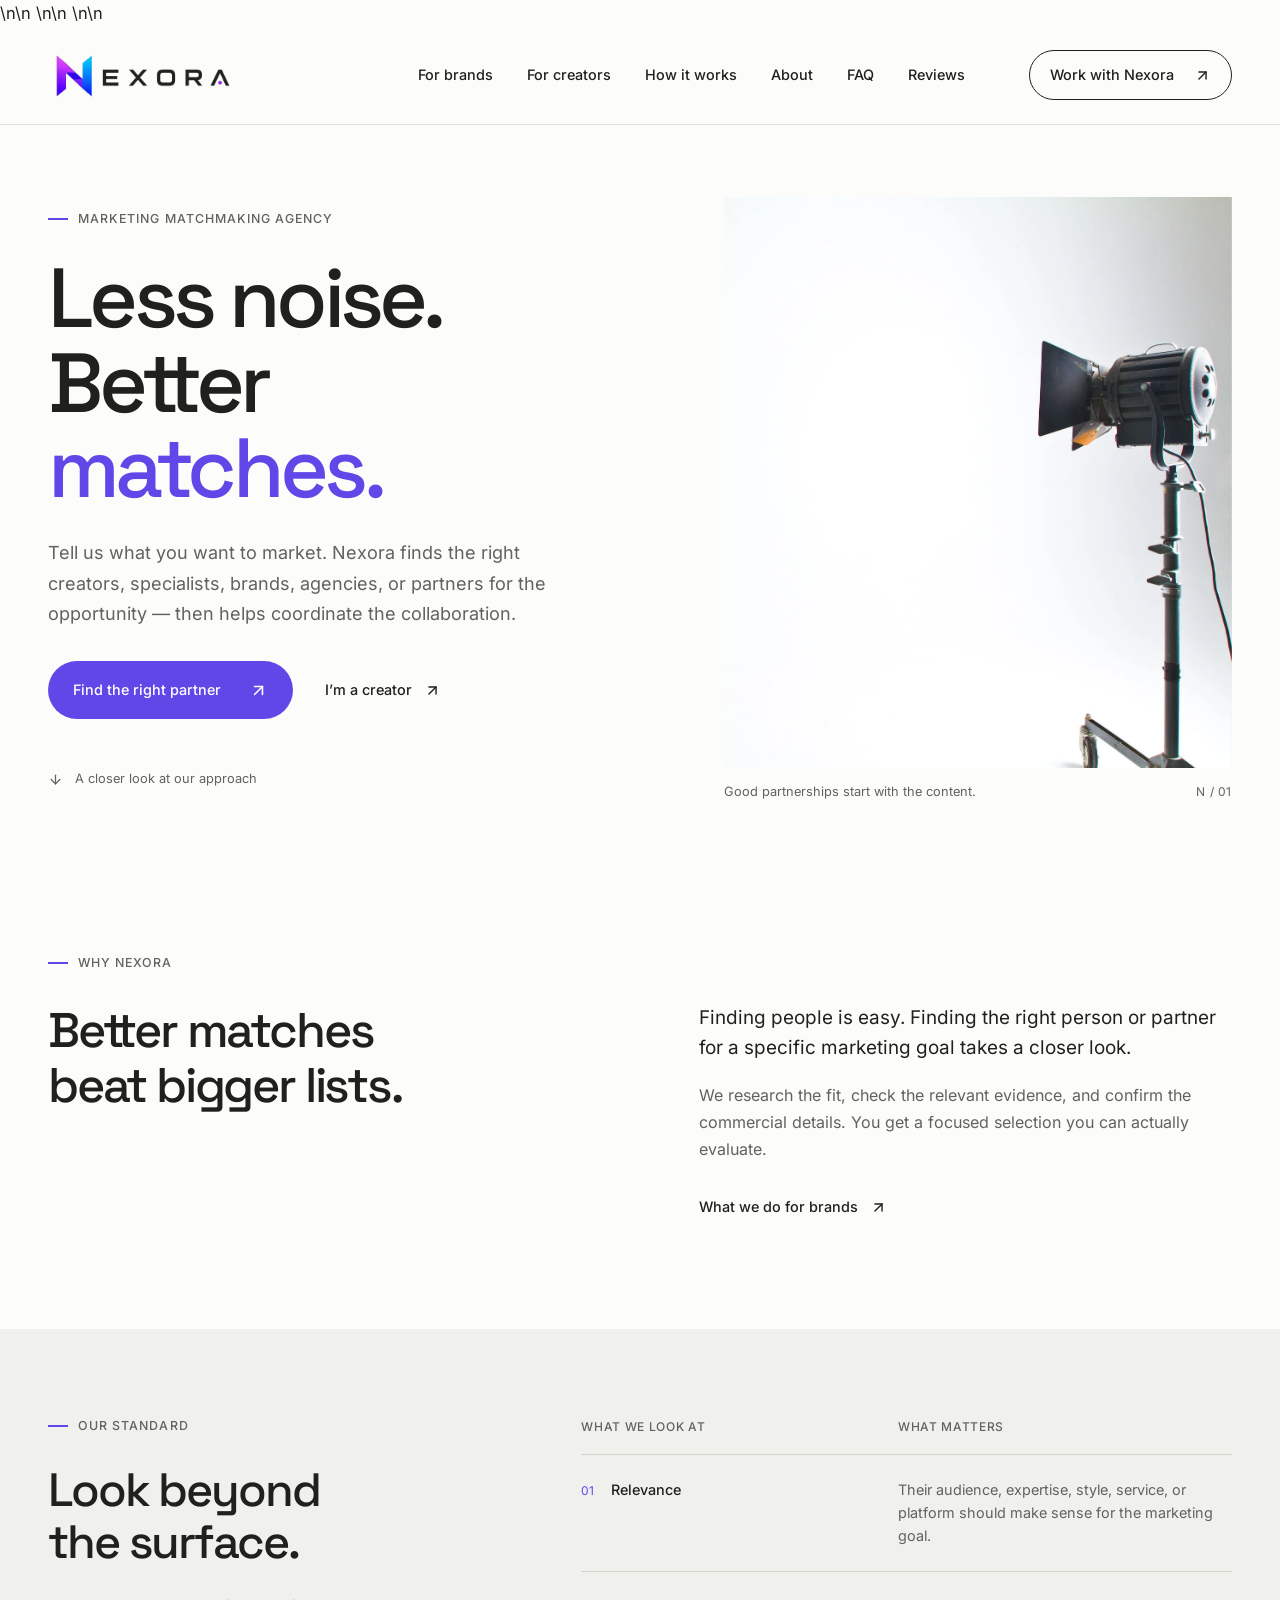
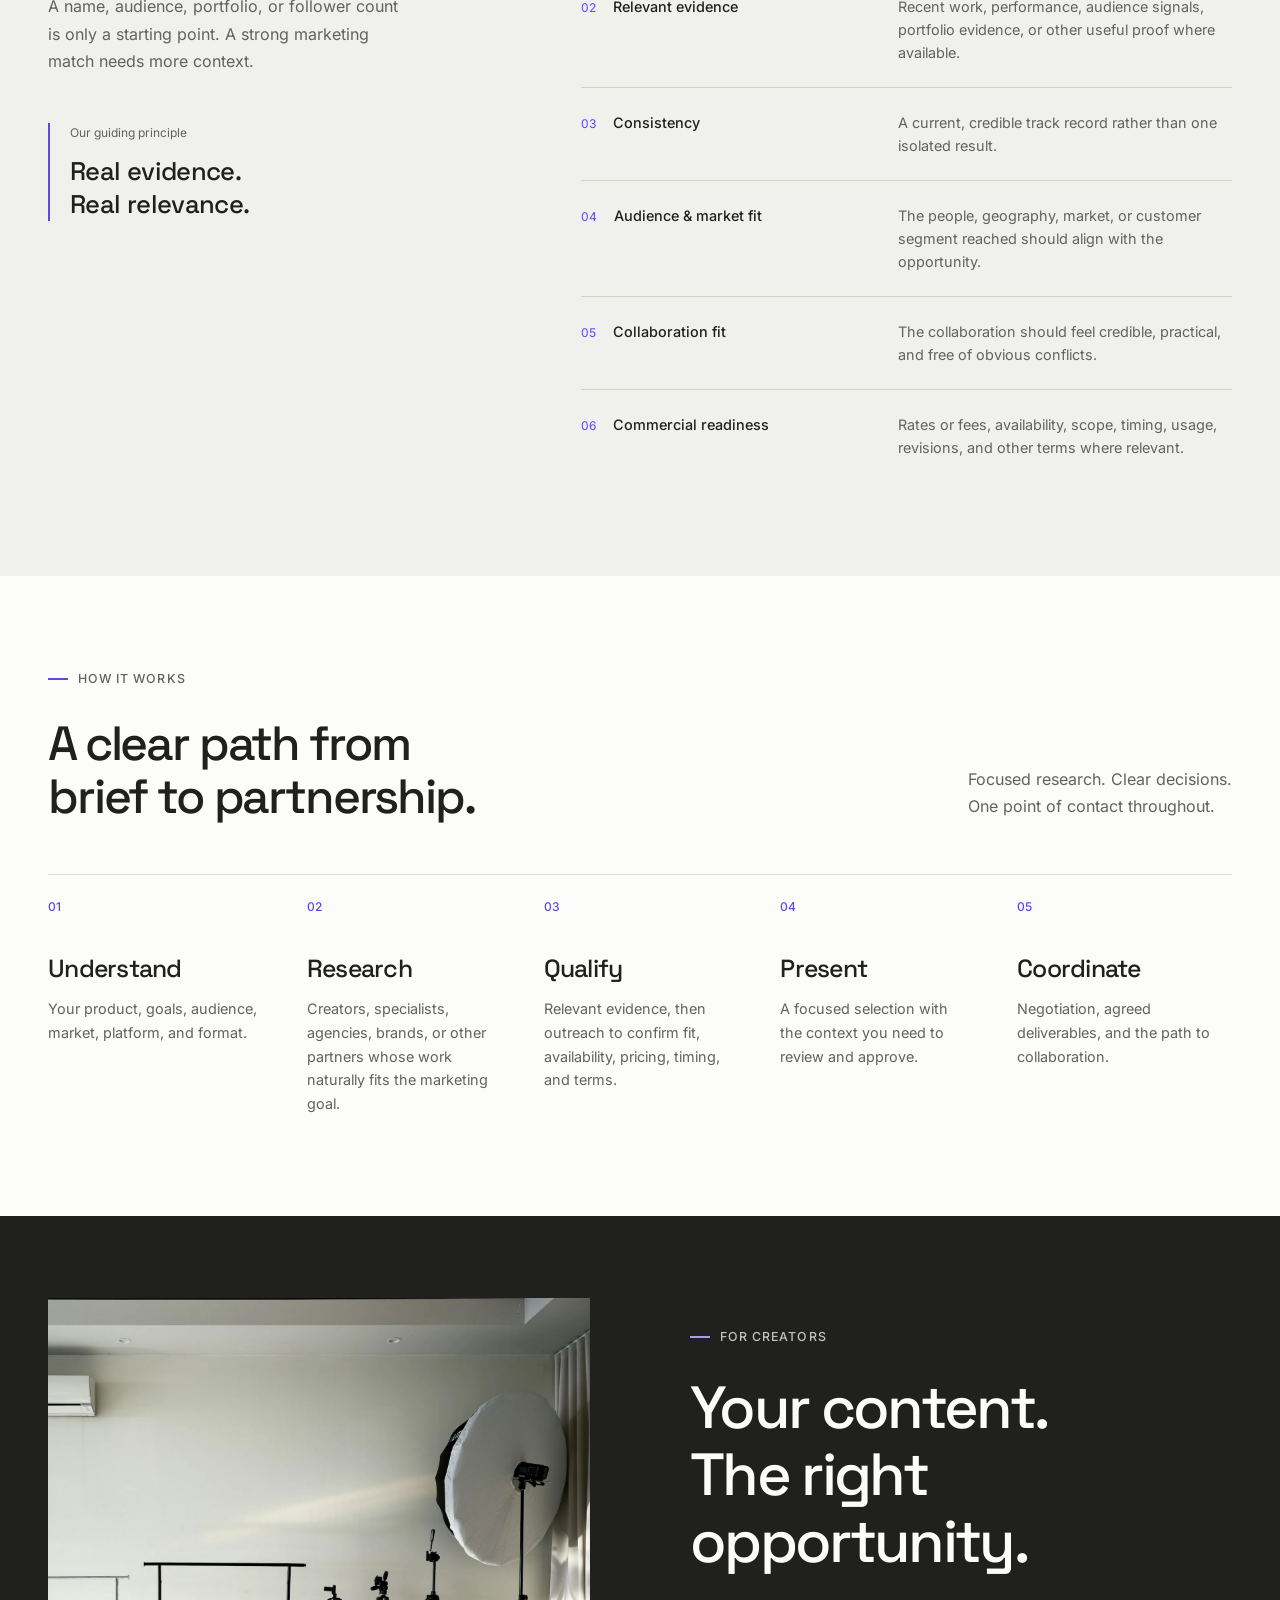
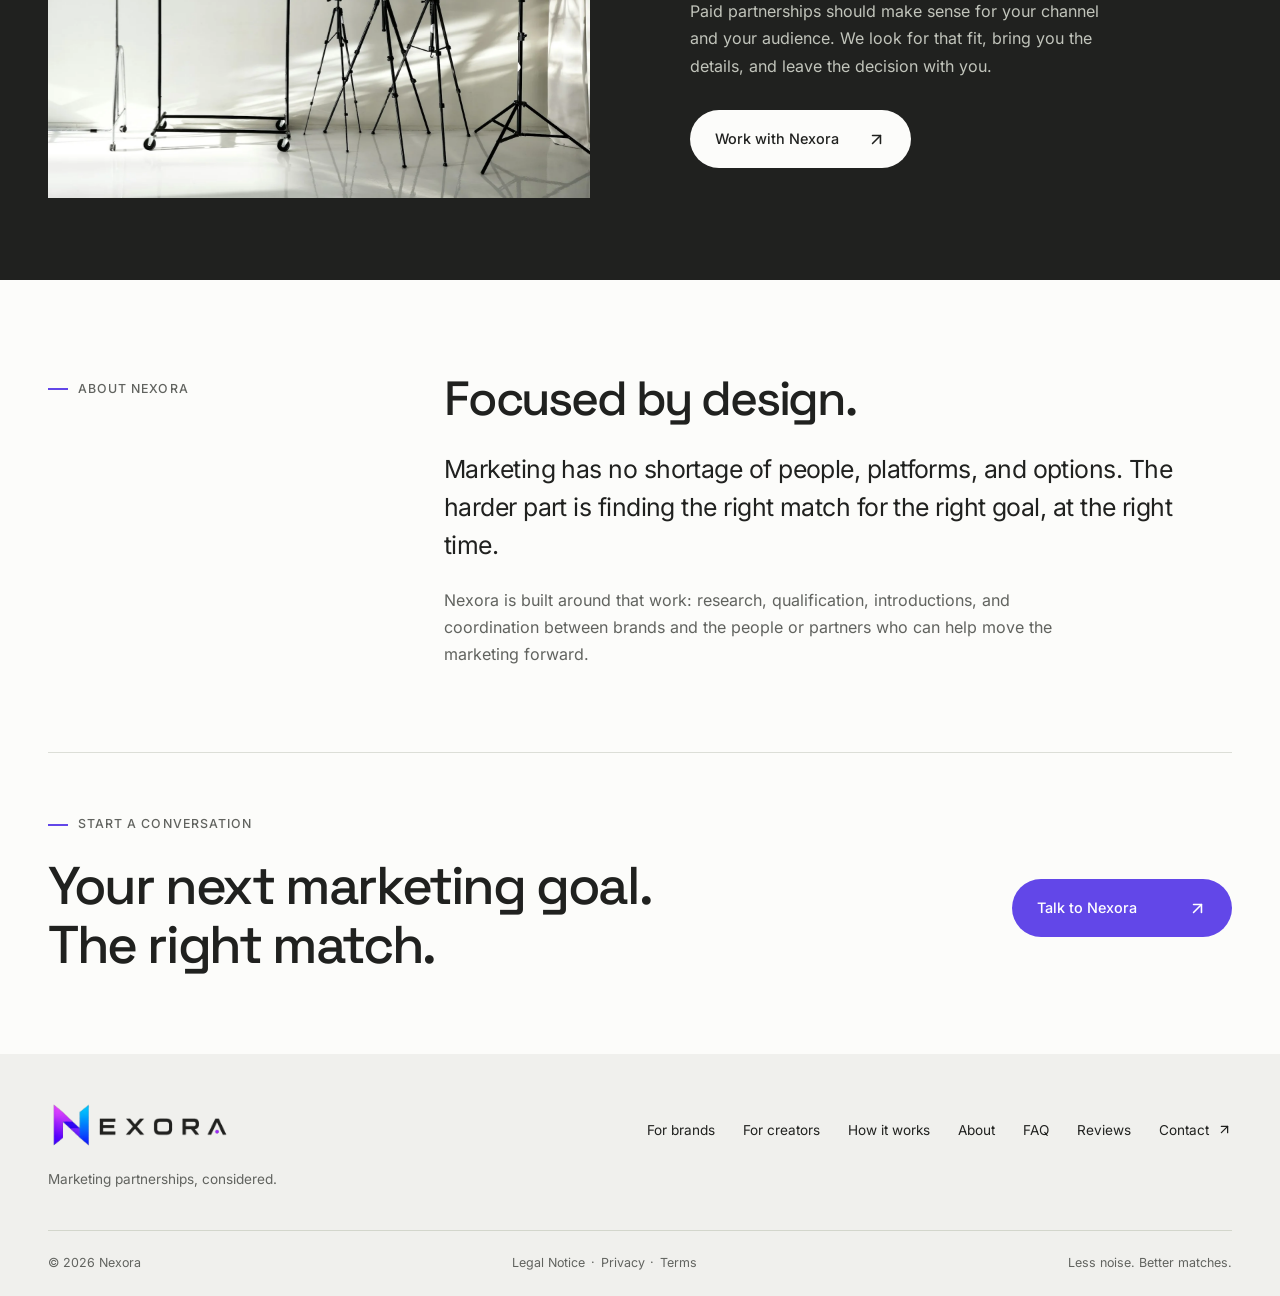
==== index.html @ 9315f0dd "Clean site shell and add sharing metadata" ====
<!doctype html>
<html lang="en">
<head>
<meta charset="utf-8">
<meta name="viewport" content="width=device-width, initial-scale=1">
<meta name="theme-color" content="#fcfcfa">
<meta name="color-scheme" content="light">
<title>Nexora — Marketing Partnerships</title>
<meta name="description" content="Nexora helps brands find and coordinate the right creators, specialists, and marketing partners through focused research, clear commercial details, and hands-on campaign support.">
<link rel="canonical" href="https://nexora-website-gamma.vercel.app/">
<meta property="og:type" content="website">
<meta property="og:site_name" content="Nexora">
<meta property="og:url" content="https://nexora-website-gamma.vercel.app/">
<meta property="og:title" content="Nexora — Marketing Partnerships">
<meta property="og:description" content="Nexora helps brands find and coordinate the right creators, specialists, and marketing partners through focused research, clear commercial details, and hands-on campaign support.">\n<meta property="og:image" content="https://nexora-website-gamma.vercel.app/social-card.svg">\n<meta property="og:image:alt" content="Nexora — Less noise. Better matches.">
<meta name="twitter:card" content="summary_large_image">
<meta name="twitter:title" content="Nexora — Marketing Partnerships">
<meta name="twitter:description" content="Nexora helps brands find and coordinate the right creators, specialists, and marketing partners through focused research, clear commercial details, and hands-on campaign support.">\n<meta name="twitter:image" content="https://nexora-website-gamma.vercel.app/social-card.svg">\n<meta name="twitter:image:alt" content="Nexora — Less noise. Better matches.">
<script type="application/ld+json">
{
  "@context": "https://schema.org",
  "@graph": [
    {
      "@type": "Organization",
      "@id": "https://nexora-website-gamma.vercel.app/#organization",
      "name": "Nexora",
      "url": "https://nexora-website-gamma.vercel.app/",
      "description": "Nexora helps brands find and coordinate the right creators, specialists, and marketing partners.",
      "foundingDate": "2026"
    },
    {
      "@type": "WebSite",
      "@id": "https://nexora-website-gamma.vercel.app/#website",
      "url": "https://nexora-website-gamma.vercel.app/",
      "name": "Nexora",
      "publisher": {
        "@id": "https://nexora-website-gamma.vercel.app/#organization"
      }
    }
  ]
}
</script>
<link rel="icon" href="/icon.svg" type="image/svg+xml">\n<link rel="apple-touch-icon" href="/icon.svg">\n<link rel="manifest" href="/site.webmanifest">
<link rel="stylesheet" href="/assets/site.css">



<script src="/assets/analytics-init.js"></script>
<script defer src="/_vercel/insights/script.js"></script>






</head>
<body>
<noscript><link rel="stylesheet" href="/assets/noscript.css"><p>Please enable JavaScript to use the enquiry forms. You can still read all pages below.</p></noscript>
<a class="skip-link" href="#main-content">Skip to content</a><header class="site-header"><div class="container header-inner">
    <a href="#home" class="wordmark" aria-label="Nexora home"><img src="[data-uri]" alt="Nexora"></a>
    <nav class="desktop-nav" aria-label="Main navigation"><a href="#for-brands">For brands</a>
<a href="#for-creators">For creators</a>
<a href="#how-it-works">How it works</a>
<a href="#about">About</a>
<a href="#faq">FAQ</a>
<a href="#review-us">Reviews</a></nav>
    <a class="header-cta" href="#contact">Work with Nexora <svg xmlns="http://www.w3.org/2000/svg" width="24" height="24" viewBox="0 0 24 24" fill="none" stroke="currentColor" stroke-width="2" stroke-linecap="round" stroke-linejoin="round" class="lucide lucide-arrow-up-right" aria-hidden="true"><path d="M7 7h10v10"></path><path d="M7 17 17 7"></path></svg></a>
    <button type="button" class="menu-trigger" aria-label="Open navigation" aria-haspopup="dialog" aria-controls="mobile-navigation" aria-expanded="false"><svg xmlns="http://www.w3.org/2000/svg" width="24" height="24" viewBox="0 0 24 24" fill="none" stroke="currentColor" stroke-width="2" stroke-linecap="round" stroke-linejoin="round" class="lucide lucide-menu" aria-hidden="true"><path d="M4 5h16"></path><path d="M4 12h16"></path><path d="M4 19h16"></path></svg></button>
  </div></header>
  <dialog id="mobile-navigation" class="mobile-menu" aria-labelledby="mobile-menu-title" aria-describedby="mobile-menu-description">
    <div class="mobile-menu-header"><h2 class="wordmark" id="mobile-menu-title"><img src="[data-uri]" alt="Nexora"></h2><button type="button" class="menu-close" aria-label="Close navigation"><svg xmlns="http://www.w3.org/2000/svg" width="24" height="24" viewBox="0 0 24 24" fill="none" stroke="currentColor" stroke-width="2" stroke-linecap="round" stroke-linejoin="round" class="lucide lucide-x" aria-hidden="true"><path d="M18 6 6 18"></path><path d="m6 6 12 12"></path></svg></button></div>
    <p class="small-label" id="mobile-menu-description">Marketing partnerships, considered.</p>
    <nav aria-label="Mobile navigation"><a href="#home">Home</a><a href="#for-brands">For brands</a>
<a href="#for-creators">For creators</a>
<a href="#how-it-works">How it works</a>
<a href="#about">About</a><a href="#faq">FAQ</a><a href="#review-us">Reviews</a><a href="#contact">Contact <svg xmlns="http://www.w3.org/2000/svg" width="24" height="24" viewBox="0 0 24 24" fill="none" stroke="currentColor" stroke-width="2" stroke-linecap="round" stroke-linejoin="round" class="lucide lucide-arrow-up-right" aria-hidden="true"><path d="M7 7h10v10"></path><path d="M7 17 17 7"></path></svg></a></nav>
    <p class="mobile-menu-note">Less noise.<br>Better matches.</p>
  </dialog><main id="main-content" tabindex="-1"><div id="home" data-page="home"><section class="home-hero container" aria-labelledby="home-title"><div class="hero-copy"><p class="eyebrow"><span aria-hidden="true"></span>Marketing matchmaking agency</p><h1 id="home-title">Less noise.<br/>Better<br/><span class="accent-text">matches.</span></h1><p class="hero-description">Tell us what you want to market. Nexora finds the right creators, specialists, brands, agencies, or partners for the opportunity — then helps coordinate the collaboration.</p><div class="actions"><a class="action-link action-primary" href="#for-brands">Find the right partner<svg xmlns="http://www.w3.org/2000/svg" width="24" height="24" viewBox="0 0 24 24" fill="none" stroke="currentColor" stroke-width="2" stroke-linecap="round" stroke-linejoin="round" class="lucide lucide-arrow-up-right" aria-hidden="true"><path d="M7 7h10v10"></path><path d="M7 17 17 7"></path></svg></a><a class="text-link" href="#for-creators">I’m a creator <svg xmlns="http://www.w3.org/2000/svg" width="24" height="24" viewBox="0 0 24 24" fill="none" stroke="currentColor" stroke-width="2" stroke-linecap="round" stroke-linejoin="round" class="lucide lucide-arrow-up-right" aria-hidden="true"><path d="M7 7h10v10"></path><path d="M7 17 17 7"></path></svg></a></div><a class="hero-scroll" href="#our-approach"><svg xmlns="http://www.w3.org/2000/svg" width="24" height="24" viewBox="0 0 24 24" fill="none" stroke="currentColor" stroke-width="2" stroke-linecap="round" stroke-linejoin="round" class="lucide lucide-arrow-down" aria-hidden="true"><path d="M12 5v14"></path><path d="m19 12-7 7-7-7"></path></svg> A closer look at our approach</a></div><div class="hero-visual"><div class="studio-photo hero-photo"><img src="[data-uri]" alt="Studio lights set up for a content production" width="1200" height="1500" loading="eager" fetchPriority="high" decoding="async"/></div><div class="photo-caption"><span>Good partnerships start with the content.</span><span class="caption-index">N / 01</span></div></div></section><section class="intro-section section-space container" id="our-approach"><p class="eyebrow"><span aria-hidden="true"></span>Why Nexora</p><div class="intro-main"><h2>Better matches<br/>beat bigger lists.</h2><div class="intro-copy"><p>Finding people is easy. Finding the right person or partner for a specific marketing goal takes a closer look.</p><p>We research the fit, check the relevant evidence, and confirm the commercial details. You get a focused selection you can actually evaluate.</p><a class="text-link" href="#for-brands">What we do for brands <svg xmlns="http://www.w3.org/2000/svg" width="24" height="24" viewBox="0 0 24 24" fill="none" stroke="currentColor" stroke-width="2" stroke-linecap="round" stroke-linejoin="round" class="lucide lucide-arrow-up-right" aria-hidden="true"><path d="M7 7h10v10"></path><path d="M7 17 17 7"></path></svg></a></div></div></section><section class="qualification-section" aria-labelledby="qualification-title"><div class="container qualification-layout"><div class="qualification-intro"><p class="eyebrow"><span aria-hidden="true"></span>Our standard</p><h2 id="qualification-title">Look beyond<br/>the surface.</h2><p>A name, audience, portfolio, or follower count is only a starting point. A strong marketing match needs more context.</p><div class="principle-note"><span>Our guiding principle</span><strong>Real evidence.<br/>Real relevance.</strong></div></div><div data-slot="table-container" class="relative w-full overflow-x-auto"><table data-slot="table" class="w-full caption-bottom text-sm qualification-table"><caption class="sr-only">How Nexora evaluates a person or partner for a marketing opportunity</caption><thead data-slot="table-header" class="[&amp;_tr]:border-b"><tr data-slot="table-row" class="border-b transition-colors hover:bg-muted/50 has-aria-expanded:bg-muted/50 data-[state=selected]:bg-muted"><th data-slot="table-head" class="h-10 px-2 text-left align-middle font-medium whitespace-nowrap text-foreground [&amp;:has([role=checkbox])]:pr-0 [&amp;&gt;[role=checkbox]]:translate-y-[2px]">What we look at</th><th data-slot="table-head" class="h-10 px-2 text-left align-middle font-medium whitespace-nowrap text-foreground [&amp;:has([role=checkbox])]:pr-0 [&amp;&gt;[role=checkbox]]:translate-y-[2px]">What matters</th></tr></thead><tbody data-slot="table-body" class="[&amp;_tr:last-child]:border-0"><tr data-slot="table-row" class="border-b transition-colors hover:bg-muted/50 has-aria-expanded:bg-muted/50 data-[state=selected]:bg-muted"><td data-slot="table-cell" class="p-2 align-middle whitespace-nowrap [&amp;:has([role=checkbox])]:pr-0 [&amp;&gt;[role=checkbox]]:translate-y-[2px]"><span class="row-number">01</span><strong>Relevance</strong></td><td data-slot="table-cell" class="p-2 align-middle whitespace-nowrap [&amp;:has([role=checkbox])]:pr-0 [&amp;&gt;[role=checkbox]]:translate-y-[2px]">Their audience, expertise, style, service, or platform should make sense for the marketing goal.</td></tr><tr data-slot="table-row" class="border-b transition-colors hover:bg-muted/50 has-aria-expanded:bg-muted/50 data-[state=selected]:bg-muted"><td data-slot="table-cell" class="p-2 align-middle whitespace-nowrap [&amp;:has([role=checkbox])]:pr-0 [&amp;&gt;[role=checkbox]]:translate-y-[2px]"><span class="row-number">02</span><strong>Relevant evidence</strong></td><td data-slot="table-cell" class="p-2 align-middle whitespace-nowrap [&amp;:has([role=checkbox])]:pr-0 [&amp;&gt;[role=checkbox]]:translate-y-[2px]">Recent work, performance, audience signals, portfolio evidence, or other useful proof where available.</td></tr><tr data-slot="table-row" class="border-b transition-colors hover:bg-muted/50 has-aria-expanded:bg-muted/50 data-[state=selected]:bg-muted"><td data-slot="table-cell" class="p-2 align-middle whitespace-nowrap [&amp;:has([role=checkbox])]:pr-0 [&amp;&gt;[role=checkbox]]:translate-y-[2px]"><span class="row-number">03</span><strong>Consistency</strong></td><td data-slot="table-cell" class="p-2 align-middle whitespace-nowrap [&amp;:has([role=checkbox])]:pr-0 [&amp;&gt;[role=checkbox]]:translate-y-[2px]">A current, credible track record rather than one isolated result.</td></tr><tr data-slot="table-row" class="border-b transition-colors hover:bg-muted/50 has-aria-expanded:bg-muted/50 data-[state=selected]:bg-muted"><td data-slot="table-cell" class="p-2 align-middle whitespace-nowrap [&amp;:has([role=checkbox])]:pr-0 [&amp;&gt;[role=checkbox]]:translate-y-[2px]"><span class="row-number">04</span><strong>Audience &amp; market fit</strong></td><td data-slot="table-cell" class="p-2 align-middle whitespace-nowrap [&amp;:has([role=checkbox])]:pr-0 [&amp;&gt;[role=checkbox]]:translate-y-[2px]">The people, geography, market, or customer segment reached should align with the opportunity.</td></tr><tr data-slot="table-row" class="border-b transition-colors hover:bg-muted/50 has-aria-expanded:bg-muted/50 data-[state=selected]:bg-muted"><td data-slot="table-cell" class="p-2 align-middle whitespace-nowrap [&amp;:has([role=checkbox])]:pr-0 [&amp;&gt;[role=checkbox]]:translate-y-[2px]"><span class="row-number">05</span><strong>Collaboration fit</strong></td><td data-slot="table-cell" class="p-2 align-middle whitespace-nowrap [&amp;:has([role=checkbox])]:pr-0 [&amp;&gt;[role=checkbox]]:translate-y-[2px]">The collaboration should feel credible, practical, and free of obvious conflicts.</td></tr><tr data-slot="table-row" class="border-b transition-colors hover:bg-muted/50 has-aria-expanded:bg-muted/50 data-[state=selected]:bg-muted"><td data-slot="table-cell" class="p-2 align-middle whitespace-nowrap [&amp;:has([role=checkbox])]:pr-0 [&amp;&gt;[role=checkbox]]:translate-y-[2px]"><span class="row-number">06</span><strong>Commercial readiness</strong></td><td data-slot="table-cell" class="p-2 align-middle whitespace-nowrap [&amp;:has([role=checkbox])]:pr-0 [&amp;&gt;[role=checkbox]]:translate-y-[2px]">Rates or fees, availability, scope, timing, usage, revisions, and other terms where relevant.</td></tr></tbody></table></div></div></section><section class="section-space container" id="how-it-works"><div class="section-heading"><div><p class="eyebrow"><span aria-hidden="true"></span>How it works</p><h2>A clear path from<br/>brief to partnership.</h2></div><p>Focused research. Clear decisions.<br/>One point of contact throughout.</p></div><ol class="process-list"><li><span class="step-number">01</span><div><h3>Understand</h3><p>Your product, goals, audience, market, platform, and format.</p></div></li><li><span class="step-number">02</span><div><h3>Research</h3><p>Creators, specialists, agencies, brands, or other partners whose work naturally fits the marketing goal.</p></div></li><li><span class="step-number">03</span><div><h3>Qualify</h3><p>Relevant evidence, then outreach to confirm fit, availability, pricing, timing, and terms.</p></div></li><li><span class="step-number">04</span><div><h3>Present</h3><p>A focused selection with the context you need to review and approve.</p></div></li><li><span class="step-number">05</span><div><h3>Coordinate</h3><p>Negotiation, agreed deliverables, and the path to collaboration.</p></div></li></ol></section><section class="creator-feature"><div class="container creator-feature-layout"><div class="studio-photo creator-feature-photo"><img src="[data-uri]" alt="Camera and lighting equipment in a daylight creator studio" width="1200" height="1500" loading="lazy" fetchPriority="auto" decoding="async"/></div><div class="creator-feature-copy"><p class="eyebrow"><span aria-hidden="true"></span>For creators</p><h2>Your content.<br/>The right<br/>opportunity.</h2><p>Paid partnerships should make sense for your channel and your audience. We look for that fit, bring you the details, and leave the decision with you.</p><a class="action-link action-light" href="#for-creators">Work with Nexora<svg xmlns="http://www.w3.org/2000/svg" width="24" height="24" viewBox="0 0 24 24" fill="none" stroke="currentColor" stroke-width="2" stroke-linecap="round" stroke-linejoin="round" class="lucide lucide-arrow-up-right" aria-hidden="true"><path d="M7 7h10v10"></path><path d="M7 17 17 7"></path></svg></a></div></div></section><section class="about-section section-space container" id="about"><p class="eyebrow"><span aria-hidden="true"></span>About Nexora</p><div><h2>Focused by design.</h2><p class="about-lead">Marketing has no shortage of people, platforms, and options. The harder part is finding the right match for the right goal, at the right time.</p><p>Nexora is built around that work: research, qualification, introductions, and coordination between brands and the people or partners who can help move the marketing forward.</p></div></section><section class="final-callout container"><div><p class="eyebrow"><span aria-hidden="true"></span>Start a conversation</p><h2>Your next marketing goal.<br/>The right match.</h2></div><a class="action-link action-primary" href="#contact/brand">Talk to Nexora<svg xmlns="http://www.w3.org/2000/svg" width="24" height="24" viewBox="0 0 24 24" fill="none" stroke="currentColor" stroke-width="2" stroke-linecap="round" stroke-linejoin="round" class="lucide lucide-arrow-up-right" aria-hidden="true"><path d="M7 7h10v10"></path><path d="M7 17 17 7"></path></svg></a></section></div>
<div id="for-brands" data-page="for-brands" hidden><section class="page-hero container brands-hero"><p class="eyebrow"><span aria-hidden="true"></span>For brands &amp; marketing teams</p><div class="page-hero-grid"><h1>The right people.<br/><span class="accent-text">For your campaign.</span></h1><div class="page-hero-aside"><p>Finding options is easy. Knowing which creator, specialist, agency, brand, or partner makes sense for your goal takes research, context, and a commercial conversation.</p><a class="action-link action-primary" href="#contact/brand">Tell us about your campaign<svg xmlns="http://www.w3.org/2000/svg" width="24" height="24" viewBox="0 0 24 24" fill="none" stroke="currentColor" stroke-width="2" stroke-linecap="round" stroke-linejoin="round" class="lucide lucide-arrow-up-right" aria-hidden="true"><path d="M7 7h10v10"></path><path d="M7 17 17 7"></path></svg></a></div></div><div class="hero-footnote"><span>Research → Qualification → Coordination</span><a href="#brand-service" class="text-link">Explore the service <svg xmlns="http://www.w3.org/2000/svg" width="24" height="24" viewBox="0 0 24 24" fill="none" stroke="currentColor" stroke-width="2" stroke-linecap="round" stroke-linejoin="round" class="lucide lucide-arrow-down" aria-hidden="true"><path d="M12 5v14"></path><path d="m19 12-7 7-7-7"></path></svg></a></div></section><section class="section-space container service-section" id="brand-service"><div><p class="eyebrow"><span aria-hidden="true"></span>What you can expect</p><h2>The details that<br/>make a decision easier.</h2><p class="section-intro">We bring the research and commercial conversation together, so you can evaluate the right person or partnership with a clearer picture.</p></div><div class="service-list"><article><span>01</span><div><h3>A focused selection</h3><p>Creators, specialists, agencies, brands, or other partners chosen for your goal, audience, and format. Each option comes with a reason for the match.</p></div></article><article><span>02</span><div><h3>Evidence with context</h3><p>Recent work, performance, portfolio evidence, audience information, and other relevant signals where available — with outliers kept in context.</p></div></article><article><span>03</span><div><h3>Commercial clarity</h3><p>Rates or fees, availability, scope, deliverables, turnaround, usage rights, revisions, and potential conflicts checked with the relevant person or partner.</p></div></article><article><span>04</span><div><h3>A clear line of communication</h3><p>One point of contact to coordinate conversations, support negotiation, and keep the agreed scope clear.</p></div></article></div></section><section class="qualification-section"><div class="container qualification-layout"><div class="qualification-intro"><p class="eyebrow"><span aria-hidden="true"></span>How we evaluate fit</p><h2>Relevant fit.<br/>Recent evidence.</h2><p>Audience size or name recognition alone can’t tell you whether someone is right for the job. Here’s what we look at.</p><div class="principle-note"><span>A considered recommendation</span><p>We make gaps in available information clear. Past performance is context, never a guarantee of campaign results.</p></div></div><div data-slot="table-container" class="relative w-full overflow-x-auto"><table data-slot="table" class="w-full caption-bottom text-sm qualification-table"><caption class="sr-only">How Nexora evaluates a person or partner for a marketing opportunity</caption><thead data-slot="table-header" class="[&amp;_tr]:border-b"><tr data-slot="table-row" class="border-b transition-colors hover:bg-muted/50 has-aria-expanded:bg-muted/50 data-[state=selected]:bg-muted"><th data-slot="table-head" class="h-10 px-2 text-left align-middle font-medium whitespace-nowrap text-foreground [&amp;:has([role=checkbox])]:pr-0 [&amp;&gt;[role=checkbox]]:translate-y-[2px]">What we look at</th><th data-slot="table-head" class="h-10 px-2 text-left align-middle font-medium whitespace-nowrap text-foreground [&amp;:has([role=checkbox])]:pr-0 [&amp;&gt;[role=checkbox]]:translate-y-[2px]">What matters</th></tr></thead><tbody data-slot="table-body" class="[&amp;_tr:last-child]:border-0"><tr data-slot="table-row" class="border-b transition-colors hover:bg-muted/50 has-aria-expanded:bg-muted/50 data-[state=selected]:bg-muted"><td data-slot="table-cell" class="p-2 align-middle whitespace-nowrap [&amp;:has([role=checkbox])]:pr-0 [&amp;&gt;[role=checkbox]]:translate-y-[2px]"><span class="row-number">01</span><strong>Relevance</strong></td><td data-slot="table-cell" class="p-2 align-middle whitespace-nowrap [&amp;:has([role=checkbox])]:pr-0 [&amp;&gt;[role=checkbox]]:translate-y-[2px]">Their audience, expertise, style, service, or platform should make sense for the marketing goal.</td></tr><tr data-slot="table-row" class="border-b transition-colors hover:bg-muted/50 has-aria-expanded:bg-muted/50 data-[state=selected]:bg-muted"><td data-slot="table-cell" class="p-2 align-middle whitespace-nowrap [&amp;:has([role=checkbox])]:pr-0 [&amp;&gt;[role=checkbox]]:translate-y-[2px]"><span class="row-number">02</span><strong>Relevant evidence</strong></td><td data-slot="table-cell" class="p-2 align-middle whitespace-nowrap [&amp;:has([role=checkbox])]:pr-0 [&amp;&gt;[role=checkbox]]:translate-y-[2px]">Recent work, performance, audience signals, portfolio evidence, or other useful proof where available.</td></tr><tr data-slot="table-row" class="border-b transition-colors hover:bg-muted/50 has-aria-expanded:bg-muted/50 data-[state=selected]:bg-muted"><td data-slot="table-cell" class="p-2 align-middle whitespace-nowrap [&amp;:has([role=checkbox])]:pr-0 [&amp;&gt;[role=checkbox]]:translate-y-[2px]"><span class="row-number">03</span><strong>Consistency</strong></td><td data-slot="table-cell" class="p-2 align-middle whitespace-nowrap [&amp;:has([role=checkbox])]:pr-0 [&amp;&gt;[role=checkbox]]:translate-y-[2px]">A current, credible track record rather than one isolated result.</td></tr><tr data-slot="table-row" class="border-b transition-colors hover:bg-muted/50 has-aria-expanded:bg-muted/50 data-[state=selected]:bg-muted"><td data-slot="table-cell" class="p-2 align-middle whitespace-nowrap [&amp;:has([role=checkbox])]:pr-0 [&amp;&gt;[role=checkbox]]:translate-y-[2px]"><span class="row-number">04</span><strong>Audience &amp; market fit</strong></td><td data-slot="table-cell" class="p-2 align-middle whitespace-nowrap [&amp;:has([role=checkbox])]:pr-0 [&amp;&gt;[role=checkbox]]:translate-y-[2px]">The people, geography, market, or customer segment reached should align with the opportunity.</td></tr><tr data-slot="table-row" class="border-b transition-colors hover:bg-muted/50 has-aria-expanded:bg-muted/50 data-[state=selected]:bg-muted"><td data-slot="table-cell" class="p-2 align-middle whitespace-nowrap [&amp;:has([role=checkbox])]:pr-0 [&amp;&gt;[role=checkbox]]:translate-y-[2px]"><span class="row-number">05</span><strong>Collaboration fit</strong></td><td data-slot="table-cell" class="p-2 align-middle whitespace-nowrap [&amp;:has([role=checkbox])]:pr-0 [&amp;&gt;[role=checkbox]]:translate-y-[2px]">The collaboration should feel credible, practical, and free of obvious conflicts.</td></tr><tr data-slot="table-row" class="border-b transition-colors hover:bg-muted/50 has-aria-expanded:bg-muted/50 data-[state=selected]:bg-muted"><td data-slot="table-cell" class="p-2 align-middle whitespace-nowrap [&amp;:has([role=checkbox])]:pr-0 [&amp;&gt;[role=checkbox]]:translate-y-[2px]"><span class="row-number">06</span><strong>Commercial readiness</strong></td><td data-slot="table-cell" class="p-2 align-middle whitespace-nowrap [&amp;:has([role=checkbox])]:pr-0 [&amp;&gt;[role=checkbox]]:translate-y-[2px]">Rates or fees, availability, scope, timing, usage, revisions, and other terms where relevant.</td></tr></tbody></table></div></div></section><section class="section-space container"><div class="section-heading"><div><p class="eyebrow"><span aria-hidden="true"></span>The process</p><h2>From your brief<br/>to a considered match.</h2></div><p>You review the options.<br/>We help coordinate what comes next.</p></div><ol class="process-list"><li><span class="step-number">01</span><div><h3>Understand</h3><p>Your product, goals, audience, market, platform, and format.</p></div></li><li><span class="step-number">02</span><div><h3>Research</h3><p>Creators, specialists, agencies, brands, or other partners whose work naturally fits the marketing goal.</p></div></li><li><span class="step-number">03</span><div><h3>Qualify</h3><p>Relevant evidence, then outreach to confirm fit, availability, pricing, timing, and terms.</p></div></li><li><span class="step-number">04</span><div><h3>Present</h3><p>A focused selection with the context you need to review and approve.</p></div></li><li><span class="step-number">05</span><div><h3>Coordinate</h3><p>Negotiation, agreed deliverables, and the path to collaboration.</p></div></li></ol></section><section class="brief-note container"><span class="small-label">A useful starting point</span><h3>Your product. Your audience.<br/>What you want the campaign to do.</h3><p>Share your target market, preferred platform, format, timing, and budget if you have them. An early brief is enough to start the conversation.</p></section><section class="final-callout container"><div><p class="eyebrow"><span aria-hidden="true"></span>Start a conversation</p><h2>Your next marketing goal.<br/>The right match.</h2></div><a class="action-link action-primary" href="#contact/brand">Talk to Nexora<svg xmlns="http://www.w3.org/2000/svg" width="24" height="24" viewBox="0 0 24 24" fill="none" stroke="currentColor" stroke-width="2" stroke-linecap="round" stroke-linejoin="round" class="lucide lucide-arrow-up-right" aria-hidden="true"><path d="M7 7h10v10"></path><path d="M7 17 17 7"></path></svg></a></section></div>
<div id="for-creators" data-page="for-creators" hidden><section class="container creators-hero"><div><p class="eyebrow"><span aria-hidden="true"></span>For creators</p><h1>Keep it<br/><span class="accent-text">true to you.</span></h1><p class="hero-description">Your audience follows you for a reason. Your brand partnerships should respect that.</p><p class="creators-hero-detail">We look for paid opportunities that fit your content, explain the campaign, and coordinate the commercial details. You decide what feels right.</p><a class="action-link action-primary" href="#contact/creator">Work with Nexora<svg xmlns="http://www.w3.org/2000/svg" width="24" height="24" viewBox="0 0 24 24" fill="none" stroke="currentColor" stroke-width="2" stroke-linecap="round" stroke-linejoin="round" class="lucide lucide-arrow-up-right" aria-hidden="true"><path d="M7 7h10v10"></path><path d="M7 17 17 7"></path></svg></a></div><div class="creators-hero-visual"><div class="studio-photo "><img src="[data-uri]" alt="Camera and lighting equipment in a daylight creator studio" width="1200" height="1500" loading="eager" fetchPriority="high" decoding="async"/></div><div class="photo-caption"><span>Built around the work you already do.</span><span class="caption-index">N / 02</span></div></div></section><section class="creator-principles section-space container"><p class="eyebrow"><span aria-hidden="true"></span>A more considered approach</p><div class="three-principles"><article><span class="step-number">01</span><h2>Relevant<br/>opportunities.</h2><p>We look at your normal content and audience before bringing you a campaign. Relevance comes first.</p></article><article><span class="step-number">02</span><h2>Clear<br/>conversations.</h2><p>The product, brief, deliverables, timing, rates, and usage terms should be clear before you commit.</p></article><article><span class="step-number">03</span><h2>Your channel.<br/>Your decision.</h2><p>You choose which opportunities to accept. A conversation with Nexora is a starting point, not a commitment.</p></article></div></section><section class="creator-how"><div class="container creator-how-grid"><div><p class="eyebrow"><span aria-hidden="true"></span>Working together</p><h2>First, let’s get<br/>to know your content.</h2><p>Whatever your niche or industry, tell us about your content, audience, and the kinds of partnerships that make sense for you.</p><a class="action-link action-light" href="#contact/creator">Introduce yourself<svg xmlns="http://www.w3.org/2000/svg" width="24" height="24" viewBox="0 0 24 24" fill="none" stroke="currentColor" stroke-width="2" stroke-linecap="round" stroke-linejoin="round" class="lucide lucide-arrow-up-right" aria-hidden="true"><path d="M7 7h10v10"></path><path d="M7 17 17 7"></path></svg></a></div><ol class="creator-steps"><li><span>01</span><div><h3>Share your channel</h3><p>Send your profile link, main platform, and niche. Recent audience information and rates are useful if available.</p></div></li><li><span>02</span><div><h3>Explore a relevant opportunity</h3><p>When there’s a potential fit, we share the brief and confirm your interest, availability, and commercial details.</p></div></li><li><span>03</span><div><h3>Agree on the partnership</h3><p>If both sides want to proceed, we help coordinate the conversation and make the deliverables and terms clear.</p></div></li></ol></div></section><section class="creator-expectation container"><span class="small-label">A straightforward expectation</span><p>Introducing yourself doesn’t guarantee a paid campaign. We’ll get in touch when there’s a relevant opportunity to discuss.</p></section><section class="final-callout container"><div><p class="eyebrow"><span aria-hidden="true"></span>Start a conversation</p><h2>Good content deserves<br/>the right partnership.</h2></div><a class="action-link action-primary" href="#contact/creator">Tell us about your content<svg xmlns="http://www.w3.org/2000/svg" width="24" height="24" viewBox="0 0 24 24" fill="none" stroke="currentColor" stroke-width="2" stroke-linecap="round" stroke-linejoin="round" class="lucide lucide-arrow-up-right" aria-hidden="true"><path d="M7 7h10v10"></path><path d="M7 17 17 7"></path></svg></a></section></div>


<div id="faq" data-page="faq" hidden>
  <section class="faq-hero container">
    <div>
      <p class="eyebrow"><span aria-hidden="true"></span>Frequently asked questions</p>
      <h1>Clear answers.<br><span class="accent-text">Before we start.</span></h1>
    </div>
    <div class="faq-hero-copy">
      <p>Questions about campaigns, creators, payments, timelines, or how Nexora works? Start here.</p>
      <a class="text-link" href="#contact">Still have a question? Ask Nexora
        <svg xmlns="http://www.w3.org/2000/svg" width="24" height="24" viewBox="0 0 24 24" fill="none" stroke="currentColor" stroke-width="2" stroke-linecap="round" stroke-linejoin="round" aria-hidden="true"><path d="M7 7h10v10"></path><path d="M7 17 17 7"></path></svg>
      </a>
    </div>
  </section>
  <section class="faq-section container" aria-labelledby="faq-title">
    <h2 id="faq-title" class="sr-only">Nexora frequently asked questions</h2>
    <div class="faq-list">
      <details class="faq-item"><summary><span>01</span><strong>What does Nexora do?</strong><i aria-hidden="true"></i></summary><div class="faq-answer"><p>Nexora helps match marketing needs with the right people and partners. Depending on the goal, that could mean creators, specialists, agencies, brands, or other relevant partners. We research the fit, qualify the opportunity, clarify commercial details, and help coordinate the collaboration.</p></div></details>
      <details class="faq-item"><summary><span>02</span><strong>Do you work with every industry?</strong><i aria-hidden="true"></i></summary><div class="faq-answer"><p>We are not limited to one niche. Nexora can evaluate opportunities across industries, provided the campaign, audience, channel, and creator or marketing approach make sense together.</p></div></details>
      <details class="faq-item"><summary><span>03</span><strong>How do you choose people or partners for a campaign?</strong><i aria-hidden="true"></i></summary><div class="faq-answer"><p>We look beyond a name or follower count. Depending on the campaign, we review relevance, recent work or performance, audience or market fit, commercial terms, availability, conflicts, and whether the collaboration makes practical sense.</p></div></details>
      <details class="faq-item"><summary><span>04</span><strong>Does a brand need a fixed budget before contacting Nexora?</strong><i aria-hidden="true"></i></summary><div class="faq-answer"><p>No. A budget range is useful because creator pricing can vary significantly, but you can still start with the campaign goal, audience, timing, and deliverables. We can use that context to shape the next conversation.</p></div></details>
      <details class="faq-item"><summary><span>05</span><strong>How quickly does Nexora reply?</strong><i aria-hidden="true"></i></summary><div class="faq-answer"><p>We usually reply within 1–2 business days, Monday through Friday. We may occasionally reply on weekends, but weekend responses are not guaranteed. Complex enquiries, holidays, or periods of unusually high volume can take longer, so this is our normal response target rather than a guaranteed deadline.</p></div></details>
      <details class="faq-item"><summary><span>06</span><strong>Does submitting an enquiry create a commitment?</strong><i aria-hidden="true"></i></summary><div class="faq-answer"><p>No. An enquiry starts a conversation only. It does not create a sponsorship, representation agreement, exclusivity obligation, payment obligation, or binding campaign. Material campaign terms are confirmed separately in writing.</p></div></details>
      <details class="faq-item"><summary><span>07</span><strong>How are payments and Nexora’s fee handled?</strong><i aria-hidden="true"></i></summary><div class="faq-answer"><p>The payment flow, payee, creator payment timing, and any Nexora fee or commission are confirmed for the specific campaign before anyone commits. Nexora does not currently take campaign payments through the public website.</p></div></details>
      <details class="faq-item"><summary><span>08</span><strong>What about usage rights, revisions, and deadlines?</strong><i aria-hidden="true"></i></summary><div class="faq-answer"><p>Those details are campaign-specific. Deliverables, approval flow, revisions, usage or ad rights, exclusivity, deadlines, cancellation terms, and other commercial conditions should be agreed before the campaign is finalized.</p></div></details>
      <details class="faq-item"><summary><span>09</span><strong>Can creators introduce themselves to Nexora?</strong><i aria-hidden="true"></i></summary><div class="faq-answer"><p>Yes. Creators can submit their channel or profile, niche, audience information, recent performance, and rates if available. Introducing yourself does not guarantee a paid campaign, but it gives Nexora context for relevant future opportunities.</p></div></details>
      <details class="faq-item"><summary><span>10</span><strong>Does Nexora guarantee campaign results?</strong><i aria-hidden="true"></i></summary><div class="faq-answer"><p>No. Past views, audience data, estimates, or creator statistics can help inform a decision, but they do not guarantee future views, sales, clicks, conversions, revenue, or other campaign outcomes.</p></div></details>
    </div>
  </section>
  <section class="final-callout container faq-callout">
    <div><p class="eyebrow"><span aria-hidden="true"></span>Still need an answer?</p><h2>Tell us what<br>you’re planning.</h2></div>
    <a class="action-link action-primary" href="#contact">Contact Nexora
      <svg xmlns="http://www.w3.org/2000/svg" width="24" height="24" viewBox="0 0 24 24" fill="none" stroke="currentColor" stroke-width="2" stroke-linecap="round" stroke-linejoin="round" aria-hidden="true"><path d="M7 7h10v10"></path><path d="M7 17 17 7"></path></svg>
    </a>
  </section>
</div>

<div id="review-us" data-page="review-us" hidden>
  <section class="reviews-page container" aria-labelledby="reviews-title">
    <div class="reviews-hero">
      <div class="reviews-hero-copy">
        <p class="eyebrow"><span aria-hidden="true"></span>Reviews</p>
        <h1 id="reviews-title">What people say<br><span class="accent-text">about Nexora.</span></h1>
        <p>Real feedback from brands, creators, and partners who have worked with Nexora.</p>
      </div>
      <div class="reviews-actions">
        <button class="action-link action-primary review-open-button" type="button" data-open-review-dialog>
          Leave a review
          <svg xmlns="http://www.w3.org/2000/svg" width="24" height="24" viewBox="0 0 24 24" fill="none" stroke="currentColor" stroke-width="2" stroke-linecap="round" stroke-linejoin="round" aria-hidden="true"><path d="M7 7h10v10"></path><path d="M7 17 17 7"></path></svg>
        </button>
        <p>Reviews appear publicly after submission. Nexora may remove spam or inappropriate content.</p>
      </div>
    </div>

    <div class="reviews-public" aria-labelledby="published-reviews-title">
      <div class="reviews-section-heading">
        <div>
          <span class="small-label">Published feedback</span>
          <h2 id="published-reviews-title">Reviews</h2>
        </div>
      </div>
      <div class="reviews-list" data-reviews-list aria-live="polite"></div>
      <article class="review-empty-state" data-review-empty hidden>
        <div class="review-empty-mark" aria-hidden="true">★</div>
        <div>
          <p class="small-label">No reviews yet</p>
          <h3>Be the first to leave one.</h3>
          <p>New reviews appear here automatically after they are submitted.</p>
        </div>
        <button class="text-link review-empty-link" type="button" data-open-review-dialog>
          Leave the first review
          <svg xmlns="http://www.w3.org/2000/svg" width="24" height="24" viewBox="0 0 24 24" fill="none" stroke="currentColor" stroke-width="2" stroke-linecap="round" stroke-linejoin="round" aria-hidden="true"><path d="M7 7h10v10"></path><path d="M7 17 17 7"></path></svg>
        </button>
      </article>
      <p class="reviews-load-error" data-reviews-error hidden>Reviews could not be loaded right now. Please refresh and try again.</p>
    </div>
  </section>

  <section class="privacy-note container review-note">
    <h2>Reviews stay honest.</h2>
    <p>Nexora does not promise rewards, payments, campaign priority, or preferential treatment in exchange for a positive review. Critical feedback is welcome too.</p>
  </section>

  <dialog class="review-dialog" id="review-dialog" aria-labelledby="review-dialog-title">
    <div class="review-dialog-shell">
      <button class="review-dialog-close" type="button" data-close-review-dialog aria-label="Close review form">
        <svg xmlns="http://www.w3.org/2000/svg" width="22" height="22" viewBox="0 0 24 24" fill="none" stroke="currentColor" stroke-width="2" stroke-linecap="round" stroke-linejoin="round" aria-hidden="true"><path d="M18 6 6 18"></path><path d="m6 6 12 12"></path></svg>
      </button>
    <div class="contact-form-panel review-form-panel">
      <form class="enquiry-form review-form" data-review action="https://api.web3forms.com/submit" method="post" aria-label="Review Nexora">
        <div class="form-heading">
          <h2 id="review-dialog-title">Share your experience.</h2>
          <p>Keep it specific and honest.<span>Fields marked * are required.</span></p>
        </div>
        <fieldset>
          <legend class="sr-only">Review details</legend>
          <div class="form-grid">
            <div class="form-field">
              <label for="review-name">Your name<span aria-hidden="true"> *</span></label>
              <input id="review-name" name="name" type="text" required autocomplete="name" maxlength="250">
              <span class="field-error" id="review-name-error" hidden></span>
            </div>
            <div class="form-field">
              <label for="review-email">Email<span aria-hidden="true"> *</span></label>
              <input id="review-email" name="email" type="email" required autocomplete="email" maxlength="250">
              <span class="field-error" id="review-email-error" hidden></span>
            </div>
            <div class="form-field review-relationship-field">
              <span class="relationship-label" id="review-relationship-label">You worked with Nexora as<span aria-hidden="true"> *</span></span>
              <div class="review-relationship-options" role="radiogroup" aria-labelledby="review-relationship-label" aria-describedby="review-relationship-error">
                <input id="review-relationship-brand" name="relationship" type="radio" value="Brand" required data-error-id="review-relationship-error">
                <label for="review-relationship-brand">
                  <svg viewBox="0 0 24 24" aria-hidden="true"><path d="M4 21h16M6 21V5h8v16M14 9h4v12M9 8h2M9 12h2M9 16h2M17 12h1M17 16h1"></path></svg>
                  <span>Brand</span>
                </label>
                <input id="review-relationship-creator" name="relationship" type="radio" value="Creator" required data-error-id="review-relationship-error">
                <label for="review-relationship-creator">
                  <svg viewBox="0 0 24 24" aria-hidden="true"><circle cx="9" cy="8" r="3"></circle><path d="M3.5 20c.5-4 2.4-6 5.5-6s5 2 5.5 6M16 7.5a2.5 2.5 0 0 1 0 5M16 14c2.6.2 4.1 2.2 4.5 5"></path></svg>
                  <span>Creator</span>
                </label>
                <input id="review-relationship-partner" name="relationship" type="radio" value="Agency / partner" required data-error-id="review-relationship-error">
                <label for="review-relationship-partner">
                  <svg viewBox="0 0 24 24" aria-hidden="true"><path d="m8 12 2.1 2.1a2 2 0 0 0 2.8 0L16 11M3 9l4-4 4 3-5 5-3-4ZM21 9l-4-4-3 2.3M6 13l4.8 4.8a2 2 0 0 0 2.8 0L18 13l3-4"></path></svg>
                  <span>Agency / partner</span>
                </label>
                <input id="review-relationship-other" name="relationship" type="radio" value="Other" required data-error-id="review-relationship-error">
                <label for="review-relationship-other">
                  <svg viewBox="0 0 24 24" aria-hidden="true"><circle cx="5" cy="12" r="1.5"></circle><circle cx="12" cy="12" r="1.5"></circle><circle cx="19" cy="12" r="1.5"></circle></svg>
                  <span>Other</span>
                </label>
              </div>
              <span class="field-error" id="review-relationship-error" hidden></span>
            </div>
            <div class="form-field">
              <label for="review-company">Company / channel<span class="optional">Optional</span></label>
              <input id="review-company" name="company_or_channel" type="text" maxlength="250">
              <span class="field-error" id="review-company-error" hidden></span>
            </div>
            <div class="form-field full-width review-rating-field">
              <span class="rating-label" id="review-rating-label">Overall rating<span aria-hidden="true"> *</span></span>
              <div class="star-rating" role="radiogroup" aria-labelledby="review-rating-label" aria-describedby="review-rating-hint review-rating-error">
                <input id="review-rating-5" name="rating" type="radio" value="5" required><label for="review-rating-5" aria-label="5 stars"><svg viewBox="0 0 24 24" aria-hidden="true"><path d="m12 2.6 2.82 5.72 6.31.92-4.57 4.45 1.08 6.29L12 17.01 6.36 19.98l1.08-6.29-4.57-4.45 6.31-.92L12 2.6Z"></path></svg></label>
                <input id="review-rating-4" name="rating" type="radio" value="4"><label for="review-rating-4" aria-label="4 stars"><svg viewBox="0 0 24 24" aria-hidden="true"><path d="m12 2.6 2.82 5.72 6.31.92-4.57 4.45 1.08 6.29L12 17.01 6.36 19.98l1.08-6.29-4.57-4.45 6.31-.92L12 2.6Z"></path></svg></label>
                <input id="review-rating-3" name="rating" type="radio" value="3"><label for="review-rating-3" aria-label="3 stars"><svg viewBox="0 0 24 24" aria-hidden="true"><path d="m12 2.6 2.82 5.72 6.31.92-4.57 4.45 1.08 6.29L12 17.01 6.36 19.98l1.08-6.29-4.57-4.45 6.31-.92L12 2.6Z"></path></svg></label>
                <input id="review-rating-2" name="rating" type="radio" value="2"><label for="review-rating-2" aria-label="2 stars"><svg viewBox="0 0 24 24" aria-hidden="true"><path d="m12 2.6 2.82 5.72 6.31.92-4.57 4.45 1.08 6.29L12 17.01 6.36 19.98l1.08-6.29-4.57-4.45 6.31-.92L12 2.6Z"></path></svg></label>
                <input id="review-rating-1" name="rating" type="radio" value="1"><label for="review-rating-1" aria-label="1 star"><svg viewBox="0 0 24 24" aria-hidden="true"><path d="m12 2.6 2.82 5.72 6.31.92-4.57 4.45 1.08 6.29L12 17.01 6.36 19.98l1.08-6.29-4.57-4.45 6.31-.92L12 2.6Z"></path></svg></label>
              </div>
              <span class="rating-hint" id="review-rating-hint">Hover or use the keyboard to choose 1–5 stars.</span>
              <span class="field-error" id="review-rating-error" hidden></span>
            </div>
            <div class="form-field full-width">
              <label for="review-message">Your review<span aria-hidden="true"> *</span></label>
              <textarea id="review-message" name="review" required rows="6" maxlength="5000" placeholder="What did Nexora do well? What could we improve? What was your experience working with us?"></textarea>
              <span class="field-error" id="review-message-error" hidden></span>
            </div>
            <div class="honeypot" aria-hidden="true">
              <label for="review-botcheck">Leave this field empty</label>
              <input type="checkbox" id="review-botcheck" name="botcheck" tabindex="-1" autocomplete="off">
            </div>
          </div>
        </fieldset>

        <div class="legal-consent" data-legal-consent>
          <div class="legal-consent-copy">
            <span class="legal-consent-kicker">Before you send</span>
            <p class="legal-consent-summary">Reviews must reflect a genuine experience. Reviews are published publicly after submission.</p>
          </div>
          <label class="legal-check" for="review-legal">
            <input id="review-legal" name="legal_acknowledgement" type="checkbox" required value="accepted">
            <span>I confirm this review reflects my genuine experience and understand that my name, relationship, company/channel (if provided), star rating, and review will be published publicly. My email stays private. I agree to the <a href="/terms/" target="_blank" rel="noopener">Terms of Use</a> and acknowledge the <a href="/privacy/" target="_blank" rel="noopener">Privacy Policy</a>.</span>
          </label>
          <p class="legal-consent-note">Do not include confidential campaign terms, passwords, payment-card details, government IDs, health information, private analytics screenshots, or another person’s private information.</p>
          <span class="field-error legal-consent-error" id="review-legal-error" hidden></span>
          <span class="legal-submit-hint" aria-hidden="true">Confirm the required box above to enable Send review.</span>
        </div>

        <div class="form-actions">
          <button class="action-link action-primary submit-button review-submit-button" type="submit" disabled aria-disabled="true"><span>Send review</span><svg xmlns="http://www.w3.org/2000/svg" width="24" height="24" viewBox="0 0 24 24" fill="none" stroke="currentColor" stroke-width="2" stroke-linecap="round" stroke-linejoin="round" class="lucide lucide-arrow-up-right" aria-hidden="true"><path d="M7 7h10v10"></path><path d="M7 17 17 7"></path></svg></button>
          <p>Your review will appear publicly after you send it. Your email stays private.<br><a href="/privacy/">How review data is handled</a></p>
        </div>
        <p class="sr-only submission-status" role="status" aria-live="polite"></p>
        <div class="form-error" role="alert" tabindex="-1" hidden>
          <strong>We couldn’t confirm your review was received.</strong>
          <p>Your feedback is still here. Please check your connection and try again.</p>
        </div>
      </form>

      <div class="form-success review-success" role="status" tabindex="-1" hidden>
        <span class="success-icon"><svg xmlns="http://www.w3.org/2000/svg" width="24" height="24" viewBox="0 0 24 24" fill="none" stroke="currentColor" stroke-width="2" stroke-linecap="round" stroke-linejoin="round" class="lucide lucide-check" aria-hidden="true"><path d="M20 6 9 17l-5-5"></path></svg></span>
        <p class="small-label">Review received</p>
        <h2>Thanks for the<br>feedback.</h2>
        <p>Your review is now published on the Nexora Reviews page.</p>
        <button class="text-link reset-review" type="button">Send another review <svg xmlns="http://www.w3.org/2000/svg" width="24" height="24" viewBox="0 0 24 24" fill="none" stroke="currentColor" stroke-width="2" stroke-linecap="round" stroke-linejoin="round" class="lucide lucide-arrow-up-right" aria-hidden="true"><path d="M7 7h10v10"></path><path d="M7 17 17 7"></path></svg></button>
      </div>
    </div>

    </div>
  </dialog>

</div>

<div id="contact" data-page="contact" hidden><section class="contact-layout container"><div class="contact-intro"><p class="eyebrow"><span aria-hidden="true"></span>Contact Nexora</p><h1>Let’s find<br/><span class="accent-text">the right fit.</span></h1><p>A campaign to plan. A channel to introduce. A question before you start.</p><p>Tell us a little about it.</p><div class="response-time-note"><span class="response-dot" aria-hidden="true"></span><div><span class="small-label">Typical response</span><strong>1–2 business days</strong><small>We normally respond Monday–Friday. We may occasionally reply on weekends.</small></div></div><div class="contact-next"><span class="small-label">What happens next</span><ol><li><span>01</span>We review your enquiry.</li><li><span>02</span>We usually reply within 1–2 business days, Monday–Friday, with questions or next steps. We may occasionally reply on weekends.</li><li><span>03</span>We confirm the details together before any commitment.</li></ol></div></div><div class="contact-form-panel"><p class="small-label">I’m getting in touch as a</p>
    <div class="contact-tabs"><div class="contact-tabs-list" role="tablist" aria-label="Enquiry type">
      <button type="button" role="tab" id="tab-brand" aria-controls="panel-brand" aria-selected="true" tabindex="0" data-type="brand" data-state="active">Brand</button>
<button type="button" role="tab" id="tab-creator" aria-controls="panel-creator" aria-selected="false" tabindex="-1" data-type="creator" data-state="inactive">Creator</button>
<button type="button" role="tab" id="tab-other" aria-controls="panel-other" aria-selected="false" tabindex="-1" data-type="other" data-state="inactive">Other</button>
    </div><section id="panel-brand" role="tabpanel" aria-labelledby="tab-brand" class="contact-tab-panel" data-state="active">
    <form class="enquiry-form" data-enquiry="brand" action="https://api.web3forms.com/submit" method="post" aria-label="Brand campaign enquiry">
      <div class="form-heading"><h2>Tell us about your campaign.</h2><p>A short brief is a good place to start.<span>Fields marked * are required.</span></p></div>
      <fieldset><legend class="sr-only">Your enquiry details</legend><div class="form-grid"><div class="form-field">
    <label for="enquiry-brand-name">Your name<span aria-hidden="true"> *</span></label>
    <input id="enquiry-brand-name" name="name" type="text" required autocomplete="name" maxlength="250" aria-invalid="false">
    <span class="field-error" id="enquiry-brand-name-error" hidden></span>
  </div><div class="form-field">
    <label for="enquiry-brand-email">Work email<span aria-hidden="true"> *</span></label>
    <input id="enquiry-brand-email" name="email" type="email" required autocomplete="email" maxlength="250" aria-invalid="false">
    <span class="field-error" id="enquiry-brand-email-error" hidden></span>
  </div><div class="form-field">
    <label for="enquiry-brand-company">Company<span aria-hidden="true"> *</span></label>
    <input id="enquiry-brand-company" name="company" type="text" required autocomplete="organization" maxlength="250" aria-invalid="false">
    <span class="field-error" id="enquiry-brand-company-error" hidden></span>
  </div><div class="form-field">
    <label for="enquiry-brand-website">Website<span class="optional">Optional</span></label>
    <input id="enquiry-brand-website" name="website" type="url" autocomplete="url" placeholder="https://" maxlength="1000" aria-invalid="false">
    <span class="field-error" id="enquiry-brand-website-error" hidden></span>
  </div><div class="form-field full-width">
    <label for="enquiry-brand-message">Product / campaign<span aria-hidden="true"> *</span></label>
    <textarea id="enquiry-brand-message" name="message" required rows="5" maxlength="5000" placeholder="Your product, campaign goal, target market, preferred platform, and any timing or budget in mind." aria-invalid="false"></textarea>
    <span class="field-error" id="enquiry-brand-message-error" hidden></span>
  </div>
  <div class="honeypot" aria-hidden="true"><label for="enquiry-brand-botcheck">Leave this field empty</label><input type="checkbox" id="enquiry-brand-botcheck" name="botcheck" tabindex="-1" autocomplete="off"></div></div></fieldset>
      <div class="legal-consent" data-legal-consent>
        <div class="legal-consent-copy">
          <span class="legal-consent-kicker">Before you send</span>
          <p class="legal-consent-summary">This starts a conversation only. It does not create a contract, representation, exclusivity, or payment obligation.</p>
        </div>
        <label class="legal-check" for="enquiry-brand-legal">
          <input id="enquiry-brand-legal" name="legal_acknowledgement" type="checkbox" required value="accepted">
          <span>I agree to the <a href="/terms/" target="_blank" rel="noopener">Terms of Use</a> and acknowledge the <a href="/privacy/" target="_blank" rel="noopener">Privacy Policy</a>. See the <a href="/legal/" target="_blank" rel="noopener">Legal Notice</a> for website/operator information.</span>
        </label>
        <p class="legal-consent-note">By submitting, you confirm the information is yours or you are authorized to provide it. Do not send passwords, payment-card details, government IDs, medical information, trade secrets, or other sensitive/confidential information. If you are not old enough to enter a binding commercial agreement where you live, a parent or legal guardian must participate before any paid campaign is finalized.</p>
        <span class="field-error legal-consent-error" id="enquiry-brand-legal-error" hidden></span>
        <span class="legal-submit-hint" aria-hidden="true">Check the box above to enable Send enquiry.</span>
      </div><div class="form-actions"><button class="action-link action-primary submit-button" type="submit" disabled aria-disabled="true"><span>Send enquiry</span><svg xmlns="http://www.w3.org/2000/svg" width="24" height="24" viewBox="0 0 24 24" fill="none" stroke="currentColor" stroke-width="2" stroke-linecap="round" stroke-linejoin="round" class="lucide lucide-arrow-up-right" aria-hidden="true"><path d="M7 7h10v10"></path><path d="M7 17 17 7"></path></svg></button><p>We’ll use your details to respond to this enquiry.<br><a href="/privacy/">Privacy &amp; your enquiry</a></p></div>
      <p class="sr-only submission-status" role="status" aria-live="polite"></p>
      <div class="form-error" role="alert" tabindex="-1" hidden><strong>We couldn’t confirm your enquiry was received.</strong><p>Your details are still here. Please check your connection and try again.</p></div>
    </form>
    <div class="form-success" role="status" tabindex="-1" hidden>
      <span class="success-icon"><svg xmlns="http://www.w3.org/2000/svg" width="24" height="24" viewBox="0 0 24 24" fill="none" stroke="currentColor" stroke-width="2" stroke-linecap="round" stroke-linejoin="round" class="lucide lucide-check" aria-hidden="true"><path d="M20 6 9 17l-5-5"></path></svg></span><p class="small-label">Enquiry received</p><h2>Thanks for<br>getting in touch.</h2>
      <p>We usually review enquiries within 1–2 business days, Monday–Friday, and follow up by email with questions or next steps. We may occasionally reply on weekends.</p>
      <div class="success-review-prompt">
        <div class="success-review-top">
          <span class="success-review-kicker">Worked with Nexora before?</span>
          <div class="success-review-stars" aria-hidden="true">
            <span><svg viewBox="0 0 24 24"><path d="m12 2.6 2.82 5.72 6.31.92-4.57 4.45 1.08 6.29L12 17.01 6.36 19.98l1.08-6.29-4.57-4.45 6.31-.92L12 2.6Z"></path></svg></span><span><svg viewBox="0 0 24 24"><path d="m12 2.6 2.82 5.72 6.31.92-4.57 4.45 1.08 6.29L12 17.01 6.36 19.98l1.08-6.29-4.57-4.45 6.31-.92L12 2.6Z"></path></svg></span><span><svg viewBox="0 0 24 24"><path d="m12 2.6 2.82 5.72 6.31.92-4.57 4.45 1.08 6.29L12 17.01 6.36 19.98l1.08-6.29-4.57-4.45 6.31-.92L12 2.6Z"></path></svg></span><span><svg viewBox="0 0 24 24"><path d="m12 2.6 2.82 5.72 6.31.92-4.57 4.45 1.08 6.29L12 17.01 6.36 19.98l1.08-6.29-4.57-4.45 6.31-.92L12 2.6Z"></path></svg></span><span><svg viewBox="0 0 24 24"><path d="m12 2.6 2.82 5.72 6.31.92-4.57 4.45 1.08 6.29L12 17.01 6.36 19.98l1.08-6.29-4.57-4.45 6.31-.92L12 2.6Z"></path></svg></span>
          </div>
        </div>
        <div class="success-review-copy">
          <strong>How was your experience?</strong>
          <p>Your feedback helps us improve Nexora. If we’ve worked together before, a quick review takes less than a minute.</p>
        </div>
        <a class="success-review-link" href="#review-us">
          <span>Leave a review</span>
          <svg class="success-review-arrow" viewBox="0 0 24 24" fill="none" stroke="currentColor" stroke-width="2" stroke-linecap="round" stroke-linejoin="round" aria-hidden="true"><path d="M7 7h10v10"></path><path d="M7 17 17 7"></path></svg>
        </a>
      </div>
      <button class="text-link reset-enquiry" type="button">Send another enquiry <svg xmlns="http://www.w3.org/2000/svg" width="24" height="24" viewBox="0 0 24 24" fill="none" stroke="currentColor" stroke-width="2" stroke-linecap="round" stroke-linejoin="round" class="lucide lucide-arrow-up-right" aria-hidden="true"><path d="M7 7h10v10"></path><path d="M7 17 17 7"></path></svg></button>
    </div>
  </section>
<section id="panel-creator" role="tabpanel" aria-labelledby="tab-creator" class="contact-tab-panel" data-state="inactive" hidden>
    <form class="enquiry-form" data-enquiry="creator" action="https://api.web3forms.com/submit" method="post" aria-label="Creator enquiry">
      <div class="form-heading"><h2>Introduce your content.</h2><p>A link to your channel and a little context are enough.<span>Fields marked * are required.</span></p></div>
      <fieldset><legend class="sr-only">Your enquiry details</legend><div class="form-grid"><div class="form-field">
    <label for="enquiry-creator-name">Your name<span aria-hidden="true"> *</span></label>
    <input id="enquiry-creator-name" name="name" type="text" required autocomplete="name" maxlength="250" aria-invalid="false">
    <span class="field-error" id="enquiry-creator-name-error" hidden></span>
  </div><div class="form-field">
    <label for="enquiry-creator-email">Email<span aria-hidden="true"> *</span></label>
    <input id="enquiry-creator-email" name="email" type="email" required autocomplete="email" maxlength="250" aria-invalid="false">
    <span class="field-error" id="enquiry-creator-email-error" hidden></span>
  </div><div class="form-field full-width">
    <label for="enquiry-creator-channel">Channel / profile URL<span aria-hidden="true"> *</span></label>
    <input id="enquiry-creator-channel" name="channel" type="url" required placeholder="https://" maxlength="1000" aria-invalid="false">
    <span class="field-error" id="enquiry-creator-channel-error" hidden></span>
  </div><div class="form-field">
    <label for="enquiry-creator-platform">Main platform <span aria-hidden="true">*</span></label>
    <select class="form-select" name="platform" id="enquiry-creator-platform" required aria-invalid="false">
      <option value="" disabled selected>Select platform</option>
      <option>YouTube</option>
<option>Instagram</option>
<option>TikTok</option>
<option>Twitch</option>
<option>LinkedIn</option>
<option>X</option>
<option>Podcast</option>
<option>Newsletter</option>
<option>Other</option>
    </select>
    <span class="field-error" id="enquiry-creator-platform-error" hidden></span>
  </div><div class="form-field">
    <label for="enquiry-creator-niche">Content niche<span aria-hidden="true"> *</span></label>
    <input id="enquiry-creator-niche" name="niche" type="text" required placeholder="e.g. your main topic, audience, or industry" maxlength="250" aria-invalid="false">
    <span class="field-error" id="enquiry-creator-niche-error" hidden></span>
  </div><div class="form-field full-width">
    <label for="enquiry-creator-message">Anything else we should know?<span class="optional">Optional</span></label>
    <textarea id="enquiry-creator-message" name="message" rows="5" maxlength="5000" placeholder="Audience geography, recent performance, rates, or the types of partnerships you’re interested in." aria-invalid="false"></textarea>
    <span class="field-error" id="enquiry-creator-message-error" hidden></span>
  </div>
  <div class="honeypot" aria-hidden="true"><label for="enquiry-creator-botcheck">Leave this field empty</label><input type="checkbox" id="enquiry-creator-botcheck" name="botcheck" tabindex="-1" autocomplete="off"></div></div></fieldset>
      <div class="legal-consent" data-legal-consent>
        <div class="legal-consent-copy">
          <span class="legal-consent-kicker">Before you send</span>
          <p class="legal-consent-summary">This starts a conversation only. It does not create a contract, representation, exclusivity, or payment obligation.</p>
        </div>
        <label class="legal-check" for="enquiry-creator-legal">
          <input id="enquiry-creator-legal" name="legal_acknowledgement" type="checkbox" required value="accepted">
          <span>I agree to the <a href="/terms/" target="_blank" rel="noopener">Terms of Use</a> and acknowledge the <a href="/privacy/" target="_blank" rel="noopener">Privacy Policy</a>. See the <a href="/legal/" target="_blank" rel="noopener">Legal Notice</a> for website/operator information.</span>
        </label>
        <p class="legal-consent-note">By submitting, you confirm the information is yours or you are authorized to provide it. Do not send passwords, payment-card details, government IDs, medical information, trade secrets, or other sensitive/confidential information. If you are not old enough to enter a binding commercial agreement where you live, a parent or legal guardian must participate before any paid campaign is finalized.</p>
        <span class="field-error legal-consent-error" id="enquiry-creator-legal-error" hidden></span>
        <span class="legal-submit-hint" aria-hidden="true">Check the box above to enable Send enquiry.</span>
      </div><div class="form-actions"><button class="action-link action-primary submit-button" type="submit" disabled aria-disabled="true"><span>Send enquiry</span><svg xmlns="http://www.w3.org/2000/svg" width="24" height="24" viewBox="0 0 24 24" fill="none" stroke="currentColor" stroke-width="2" stroke-linecap="round" stroke-linejoin="round" class="lucide lucide-arrow-up-right" aria-hidden="true"><path d="M7 7h10v10"></path><path d="M7 17 17 7"></path></svg></button><p>We’ll use your details to respond to this enquiry.<br><a href="/privacy/">Privacy &amp; your enquiry</a></p></div>
      <p class="sr-only submission-status" role="status" aria-live="polite"></p>
      <div class="form-error" role="alert" tabindex="-1" hidden><strong>We couldn’t confirm your enquiry was received.</strong><p>Your details are still here. Please check your connection and try again.</p></div>
    </form>
    <div class="form-success" role="status" tabindex="-1" hidden>
      <span class="success-icon"><svg xmlns="http://www.w3.org/2000/svg" width="24" height="24" viewBox="0 0 24 24" fill="none" stroke="currentColor" stroke-width="2" stroke-linecap="round" stroke-linejoin="round" class="lucide lucide-check" aria-hidden="true"><path d="M20 6 9 17l-5-5"></path></svg></span><p class="small-label">Enquiry received</p><h2>Thanks for<br>getting in touch.</h2>
      <p>We’ll review your content and get in touch by email if there’s a relevant opportunity.</p>
      <div class="success-review-prompt">
        <div class="success-review-top">
          <span class="success-review-kicker">Worked with Nexora before?</span>
          <div class="success-review-stars" aria-hidden="true">
            <span><svg viewBox="0 0 24 24"><path d="m12 2.6 2.82 5.72 6.31.92-4.57 4.45 1.08 6.29L12 17.01 6.36 19.98l1.08-6.29-4.57-4.45 6.31-.92L12 2.6Z"></path></svg></span><span><svg viewBox="0 0 24 24"><path d="m12 2.6 2.82 5.72 6.31.92-4.57 4.45 1.08 6.29L12 17.01 6.36 19.98l1.08-6.29-4.57-4.45 6.31-.92L12 2.6Z"></path></svg></span><span><svg viewBox="0 0 24 24"><path d="m12 2.6 2.82 5.72 6.31.92-4.57 4.45 1.08 6.29L12 17.01 6.36 19.98l1.08-6.29-4.57-4.45 6.31-.92L12 2.6Z"></path></svg></span><span><svg viewBox="0 0 24 24"><path d="m12 2.6 2.82 5.72 6.31.92-4.57 4.45 1.08 6.29L12 17.01 6.36 19.98l1.08-6.29-4.57-4.45 6.31-.92L12 2.6Z"></path></svg></span><span><svg viewBox="0 0 24 24"><path d="m12 2.6 2.82 5.72 6.31.92-4.57 4.45 1.08 6.29L12 17.01 6.36 19.98l1.08-6.29-4.57-4.45 6.31-.92L12 2.6Z"></path></svg></span>
          </div>
        </div>
        <div class="success-review-copy">
          <strong>How was your experience?</strong>
          <p>Your feedback helps us improve Nexora. If we’ve worked together before, a quick review takes less than a minute.</p>
        </div>
        <a class="success-review-link" href="#review-us">
          <span>Leave a review</span>
          <svg class="success-review-arrow" viewBox="0 0 24 24" fill="none" stroke="currentColor" stroke-width="2" stroke-linecap="round" stroke-linejoin="round" aria-hidden="true"><path d="M7 7h10v10"></path><path d="M7 17 17 7"></path></svg>
        </a>
      </div>
      <button class="text-link reset-enquiry" type="button">Send another enquiry <svg xmlns="http://www.w3.org/2000/svg" width="24" height="24" viewBox="0 0 24 24" fill="none" stroke="currentColor" stroke-width="2" stroke-linecap="round" stroke-linejoin="round" class="lucide lucide-arrow-up-right" aria-hidden="true"><path d="M7 7h10v10"></path><path d="M7 17 17 7"></path></svg></button>
    </div>
  </section>
<section id="panel-other" role="tabpanel" aria-labelledby="tab-other" class="contact-tab-panel" data-state="inactive" hidden>
    <form class="enquiry-form" data-enquiry="other" action="https://api.web3forms.com/submit" method="post" aria-label="General enquiry">
      <div class="form-heading"><h2>What’s on your mind?</h2><p>Ask a question about Nexora or working together.<span>Fields marked * are required.</span></p></div>
      <fieldset><legend class="sr-only">Your enquiry details</legend><div class="form-grid"><div class="form-field">
    <label for="enquiry-other-name">Your name<span aria-hidden="true"> *</span></label>
    <input id="enquiry-other-name" name="name" type="text" required autocomplete="name" maxlength="250" aria-invalid="false">
    <span class="field-error" id="enquiry-other-name-error" hidden></span>
  </div><div class="form-field">
    <label for="enquiry-other-email">Email<span aria-hidden="true"> *</span></label>
    <input id="enquiry-other-email" name="email" type="email" required autocomplete="email" maxlength="250" aria-invalid="false">
    <span class="field-error" id="enquiry-other-email-error" hidden></span>
  </div><div class="form-field full-width">
    <label for="enquiry-other-message">Your message<span aria-hidden="true"> *</span></label>
    <textarea id="enquiry-other-message" name="message" required rows="5" maxlength="5000" placeholder="How can we help?" aria-invalid="false"></textarea>
    <span class="field-error" id="enquiry-other-message-error" hidden></span>
  </div>
  <div class="honeypot" aria-hidden="true"><label for="enquiry-other-botcheck">Leave this field empty</label><input type="checkbox" id="enquiry-other-botcheck" name="botcheck" tabindex="-1" autocomplete="off"></div></div></fieldset>
      <div class="legal-consent" data-legal-consent>
        <div class="legal-consent-copy">
          <span class="legal-consent-kicker">Before you send</span>
          <p class="legal-consent-summary">This starts a conversation only. It does not create a contract, representation, exclusivity, or payment obligation.</p>
        </div>
        <label class="legal-check" for="enquiry-other-legal">
          <input id="enquiry-other-legal" name="legal_acknowledgement" type="checkbox" required value="accepted">
          <span>I agree to the <a href="/terms/" target="_blank" rel="noopener">Terms of Use</a> and acknowledge the <a href="/privacy/" target="_blank" rel="noopener">Privacy Policy</a>. See the <a href="/legal/" target="_blank" rel="noopener">Legal Notice</a> for website/operator information.</span>
        </label>
        <p class="legal-consent-note">By submitting, you confirm the information is yours or you are authorized to provide it. Do not send passwords, payment-card details, government IDs, medical information, trade secrets, or other sensitive/confidential information. If you are not old enough to enter a binding commercial agreement where you live, a parent or legal guardian must participate before any paid campaign is finalized.</p>
        <span class="field-error legal-consent-error" id="enquiry-other-legal-error" hidden></span>
        <span class="legal-submit-hint" aria-hidden="true">Check the box above to enable Send enquiry.</span>
      </div><div class="form-actions"><button class="action-link action-primary submit-button" type="submit" disabled aria-disabled="true"><span>Send enquiry</span><svg xmlns="http://www.w3.org/2000/svg" width="24" height="24" viewBox="0 0 24 24" fill="none" stroke="currentColor" stroke-width="2" stroke-linecap="round" stroke-linejoin="round" class="lucide lucide-arrow-up-right" aria-hidden="true"><path d="M7 7h10v10"></path><path d="M7 17 17 7"></path></svg></button><p>We’ll use your details to respond to this enquiry.<br><a href="/privacy/">Privacy &amp; your enquiry</a></p></div>
      <p class="sr-only submission-status" role="status" aria-live="polite"></p>
      <div class="form-error" role="alert" tabindex="-1" hidden><strong>We couldn’t confirm your enquiry was received.</strong><p>Your details are still here. Please check your connection and try again.</p></div>
    </form>
    <div class="form-success" role="status" tabindex="-1" hidden>
      <span class="success-icon"><svg xmlns="http://www.w3.org/2000/svg" width="24" height="24" viewBox="0 0 24 24" fill="none" stroke="currentColor" stroke-width="2" stroke-linecap="round" stroke-linejoin="round" class="lucide lucide-check" aria-hidden="true"><path d="M20 6 9 17l-5-5"></path></svg></span><p class="small-label">Enquiry received</p><h2>Thanks for<br>getting in touch.</h2>
      <p>We usually review enquiries within 1–2 business days, Monday–Friday, and follow up by email with questions or next steps. We may occasionally reply on weekends.</p>
      <div class="success-review-prompt">
        <div class="success-review-top">
          <span class="success-review-kicker">Worked with Nexora before?</span>
          <div class="success-review-stars" aria-hidden="true">
            <span><svg viewBox="0 0 24 24"><path d="m12 2.6 2.82 5.72 6.31.92-4.57 4.45 1.08 6.29L12 17.01 6.36 19.98l1.08-6.29-4.57-4.45 6.31-.92L12 2.6Z"></path></svg></span><span><svg viewBox="0 0 24 24"><path d="m12 2.6 2.82 5.72 6.31.92-4.57 4.45 1.08 6.29L12 17.01 6.36 19.98l1.08-6.29-4.57-4.45 6.31-.92L12 2.6Z"></path></svg></span><span><svg viewBox="0 0 24 24"><path d="m12 2.6 2.82 5.72 6.31.92-4.57 4.45 1.08 6.29L12 17.01 6.36 19.98l1.08-6.29-4.57-4.45 6.31-.92L12 2.6Z"></path></svg></span><span><svg viewBox="0 0 24 24"><path d="m12 2.6 2.82 5.72 6.31.92-4.57 4.45 1.08 6.29L12 17.01 6.36 19.98l1.08-6.29-4.57-4.45 6.31-.92L12 2.6Z"></path></svg></span><span><svg viewBox="0 0 24 24"><path d="m12 2.6 2.82 5.72 6.31.92-4.57 4.45 1.08 6.29L12 17.01 6.36 19.98l1.08-6.29-4.57-4.45 6.31-.92L12 2.6Z"></path></svg></span>
          </div>
        </div>
        <div class="success-review-copy">
          <strong>How was your experience?</strong>
          <p>Your feedback helps us improve Nexora. If we’ve worked together before, a quick review takes less than a minute.</p>
        </div>
        <a class="success-review-link" href="#review-us">
          <span>Leave a review</span>
          <svg class="success-review-arrow" viewBox="0 0 24 24" fill="none" stroke="currentColor" stroke-width="2" stroke-linecap="round" stroke-linejoin="round" aria-hidden="true"><path d="M7 7h10v10"></path><path d="M7 17 17 7"></path></svg>
        </a>
      </div>
      <button class="text-link reset-enquiry" type="button">Send another enquiry <svg xmlns="http://www.w3.org/2000/svg" width="24" height="24" viewBox="0 0 24 24" fill="none" stroke="currentColor" stroke-width="2" stroke-linecap="round" stroke-linejoin="round" class="lucide lucide-arrow-up-right" aria-hidden="true"><path d="M7 7h10v10"></path><path d="M7 17 17 7"></path></svg></button>
    </div>
  </section></div>
    <p class="contact-mobile-next">We review your enquiry and follow up by email with questions or next steps.</p></div></section><section class="privacy-note container" id="privacy"><h2>Privacy &amp; your enquiry</h2><p>The details you submit are sent to Nexora through Web3Forms so we can review and respond to your enquiry. Share business contact details and campaign or channel information only. Please leave out sensitive personal information.</p><p>This site does not use advertising cookies. We use Vercel Analytics for website usage measurement. To ask about your enquiry or request deletion of information you sent, choose “Other” in the form above. <a href="https://web3forms.com/privacy" target="_blank" rel="noreferrer">Web3Forms privacy policy<span class="sr-only"> (opens in a new tab)</span></a>.</p></section></div></main><footer class="site-footer"><div class="container"><div class="footer-top"><div><a href="#home" class="wordmark" aria-label="Nexora home"><img src="[data-uri]" alt="Nexora"></a><p>Marketing partnerships, considered.</p></div><nav aria-label="Footer navigation"><a href="#for-brands">For brands</a><a href="#for-creators">For creators</a><a href="#how-it-works">How it works</a><a href="#about">About</a><a href="#faq">FAQ</a><a href="#review-us">Reviews</a><a href="#contact">Contact <svg xmlns="http://www.w3.org/2000/svg" width="24" height="24" viewBox="0 0 24 24" fill="none" stroke="currentColor" stroke-width="2" stroke-linecap="round" stroke-linejoin="round" class="lucide lucide-arrow-up-right" aria-hidden="true"><path d="M7 7h10v10"></path><path d="M7 17 17 7"></path></svg></a></nav></div><div class="footer-bottom"><span>© <span data-year>2026</span> Nexora</span><span class="footer-legal-links"><a href="/legal/">Legal Notice</a><span aria-hidden="true"> · </span><a href="/privacy/">Privacy</a><span aria-hidden="true"> · </span><a href="/terms/">Terms</a></span><span>Less noise. Better matches.</span></div></div></footer>
<script id="asset-licenses" type="application/json">{"fonts":{"copyright":"inter-400.woff\n\nCopyright 2016 The Inter Project Authors (https://github.com/rsms/inter)\n\nspace-grotesk-500.woff\n\nCopyright 2020 The Space Grotesk Project Authors (https://github.com/floriankarsten/space-grotesk)\n","license":"SIL OPEN FONT LICENSE Version 1.1 - 26 February 2007\n\nPREAMBLE\nThe goals of the Open Font License (OFL) are to stimulate worldwide development of collaborative font projects, to support the font creation efforts of academic and linguistic communities, and to provide a free and open framework in which fonts may be shared and improved in partnership with others.\n\nThe OFL allows the licensed fonts to be used, studied, modified and redistributed freely as long as they are not sold by themselves. The fonts, including any derivative works, can be bundled, embedded, redistributed and/or sold with any software provided that any reserved names are not used by derivative works. The fonts and derivatives, however, cannot be released under any other type of license. The requirement for fonts to remain under this license does not apply to any document created using the fonts or their derivatives.\n\nDEFINITIONS\n\"Font Software\" refers to the set of files released by the Copyright Holder(s) under this license and clearly marked as such. This may include source files, build scripts and documentation.\n\n\"Reserved Font Name\" refers to any names specified as such after the copyright statement(s).\n\n\"Original Version\" refers to the collection of Font Software components as distributed by the Copyright Holder(s).\n\n\"Modified Version\" refers to any derivative made by adding to, deleting, or substituting -- in part or in whole -- any of the components of the Original Version, by changing formats or by porting the Font Software to a new environment.\n\n\"Author\" refers to any designer, engineer, programmer, technical writer or other person who contributed to the Font Software.\n\nPERMISSION & CONDITIONS\nPermission is hereby granted, free of charge, to any person obtaining a copy of the Font Software, to use, study, copy, merge, embed, modify, redistribute, and sell modified and unmodified copies of the Font Software, subject to the following conditions:\n\n1) Neither the Font Software nor any of its individual components, in Original or Modified Versions, may be sold by itself.\n\n2) Original or Modified Versions of the Font Software may be bundled, redistributed and/or sold with any software, provided that each copy contains the above copyright notice and this license. These can be included either as stand-alone text files, human-readable headers or in the appropriate machine-readable metadata fields within text or binary files as long as those fields can be easily viewed by the user.\n\n3) No Modified Version of the Font Software may use the Reserved Font Name(s) unless explicit written permission is granted by the corresponding Copyright Holder. This restriction only applies to the primary font name as presented to the users.\n\n4) The name(s) of the Copyright Holder(s) or the Author(s) of the Font Software shall not be used to promote, endorse or advertise any Modified Version, except to acknowledge the contribution(s) of the Copyright Holder(s) and the Author(s) or with their explicit written permission.\n\n5) The Font Software, modified or unmodified, in part or in whole, must be distributed entirely under this license, and must not be distributed under any other license. The requirement for fonts to remain under this license does not apply to any document created using the Font Software.\n\nTERMINATION\nThis license becomes null and void if any of the above conditions are not met.\n\nDISCLAIMER\nTHE FONT SOFTWARE IS PROVIDED \"AS IS\", WITHOUT WARRANTY OF ANY KIND, EXPRESS OR IMPLIED, INCLUDING BUT NOT LIMITED TO ANY WARRANTIES OF MERCHANTABILITY, FITNESS FOR A PARTICULAR PURPOSE AND NONINFRINGEMENT OF COPYRIGHT, PATENT, TRADEMARK, OR OTHER RIGHT. IN NO EVENT SHALL THE COPYRIGHT HOLDER BE LIABLE FOR ANY CLAIM, DAMAGES OR OTHER LIABILITY, INCLUDING ANY GENERAL, SPECIAL, INDIRECT, INCIDENTAL, CONSEQUENTIAL, OR OTHER DAMAGES, WHETHER IN AN ACTION OF CONTRACT, TORT OR OTHERWISE, ARISING FROM, OUT OF THE USE OR INABILITY TO USE THE FONT SOFTWARE OR FROM OTHER DEALINGS IN THE FONT SOFTWARE.\n"},"icons":"ISC License\n\nCopyright (c) 2026 Lucide Icons and Contributors\n\nPermission to use, copy, modify, and/or distribute this software for any\npurpose with or without fee is hereby granted, provided that the above\ncopyright notice and this permission notice appear in all copies.\n\nTHE SOFTWARE IS PROVIDED \"AS IS\" AND THE AUTHOR DISCLAIMS ALL WARRANTIES\nWITH REGARD TO THIS SOFTWARE INCLUDING ALL IMPLIED WARRANTIES OF\nMERCHANTABILITY AND FITNESS. IN NO EVENT SHALL THE AUTHOR BE LIABLE FOR\nANY SPECIAL, DIRECT, INDIRECT, OR CONSEQUENTIAL DAMAGES OR ANY DAMAGES\nWHATSOEVER RESULTING FROM LOSS OF USE, DATA OR PROFITS, WHETHER IN AN\nACTION OF CONTRACT, NEGLIGENCE OR OTHER TORTIOUS ACTION, ARISING OUT OF\nOR IN CONNECTION WITH THE USE OR PERFORMANCE OF THIS SOFTWARE.\n\n---\n\nThe following Lucide icons are derived from the Feather project:\n\nairplay, alert-circle, alert-octagon, alert-triangle, aperture, arrow-down-circle, arrow-down-left, arrow-down-right, arrow-down, arrow-left-circle, arrow-left, arrow-right-circle, arrow-right, arrow-up-circle, arrow-up-left, arrow-up-right, arrow-up, at-sign, calendar, cast, check, chevron-down, chevron-left, chevron-right, chevron-up, chevrons-down, chevrons-left, chevrons-right, chevrons-up, circle, clipboard, clock, code, columns, command, compass, corner-down-left, corner-down-right, corner-left-down, corner-left-up, corner-right-down, corner-right-up, corner-up-left, corner-up-right, crosshair, database, divide-circle, divide-square, dollar-sign, download, external-link, feather, frown, hash, headphones, help-circle, info, italic, key, layout, life-buoy, link-2, link, loader, lock, log-in, log-out, maximize, meh, minimize, minimize-2, minus-circle, minus-square, minus, monitor, moon, more-horizontal, more-vertical, move, music, navigation-2, navigation, octagon, pause-circle, percent, plus-circle, plus-square, plus, power, radio, rss, search, server, share, shopping-bag, sidebar, smartphone, smile, square, table-2, tablet, target, terminal, trash-2, trash, triangle, tv, type, upload, x-circle, x-octagon, x-square, x, zoom-in, zoom-out\n\nThe MIT License (MIT) (for the icons listed above)\n\nCopyright (c) 2013-present Cole Bemis\n\nPermission is hereby granted, free of charge, to any person obtaining a copy\nof this software and associated documentation files (the \"Software\"), to deal\nin the Software without restriction, including without limitation the rights\nto use, copy, modify, merge, publish, distribute, sublicense, and/or sell\ncopies of the Software, and to permit persons to whom the Software is\nfurnished to do so, subject to the following conditions:\n\nThe above copyright notice and this permission notice shall be included in all\ncopies or substantial portions of the Software.\n\nTHE SOFTWARE IS PROVIDED \"AS IS\", WITHOUT WARRANTY OF ANY KIND, EXPRESS OR\nIMPLIED, INCLUDING BUT NOT LIMITED TO THE WARRANTIES OF MERCHANTABILITY,\nFITNESS FOR A PARTICULAR PURPOSE AND NONINFRINGEMENT. IN NO EVENT SHALL THE\nAUTHORS OR COPYRIGHT HOLDERS BE LIABLE FOR ANY CLAIM, DAMAGES OR OTHER\nLIABILITY, WHETHER IN AN ACTION OF CONTRACT, TORT OR OTHERWISE, ARISING FROM,\nOUT OF OR IN CONNECTION WITH THE SOFTWARE OR THE USE OR OTHER DEALINGS IN THE\nSOFTWARE.\n","images":"Studio lights: Tyler Hendy / Pexels\nhttps://www.pexels.com/photo/two-studio-lights-on-an-empty-studio-53265/\nhttps://www.pexels.com/license/\n\nDaylight studio: Neon Wang / Unsplash\nhttps://unsplash.com/photos/a-room-with-a-lot-of-lights-and-a-camera-ouVZkc5VdAc\nhttps://unsplash.com/license\n"}</script>
<script src="/assets/site.js"></script>


</body>
</html>
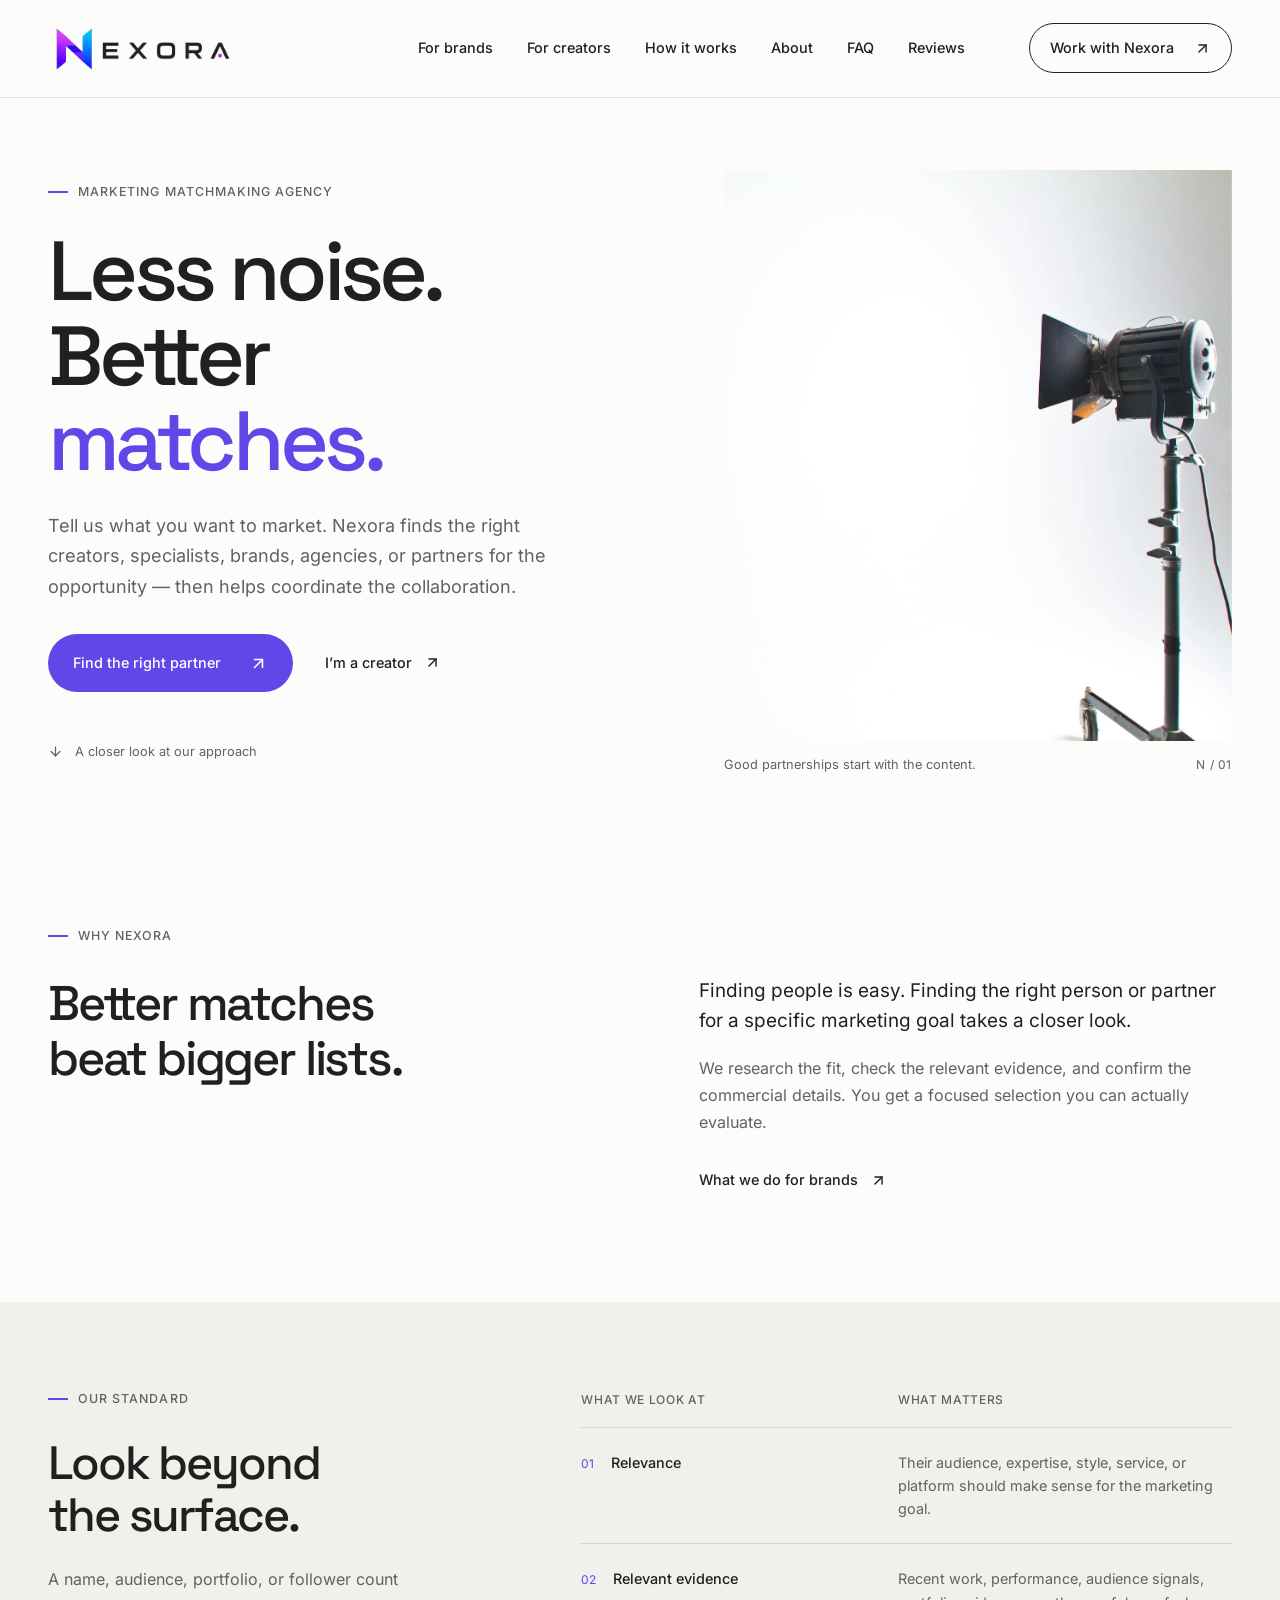
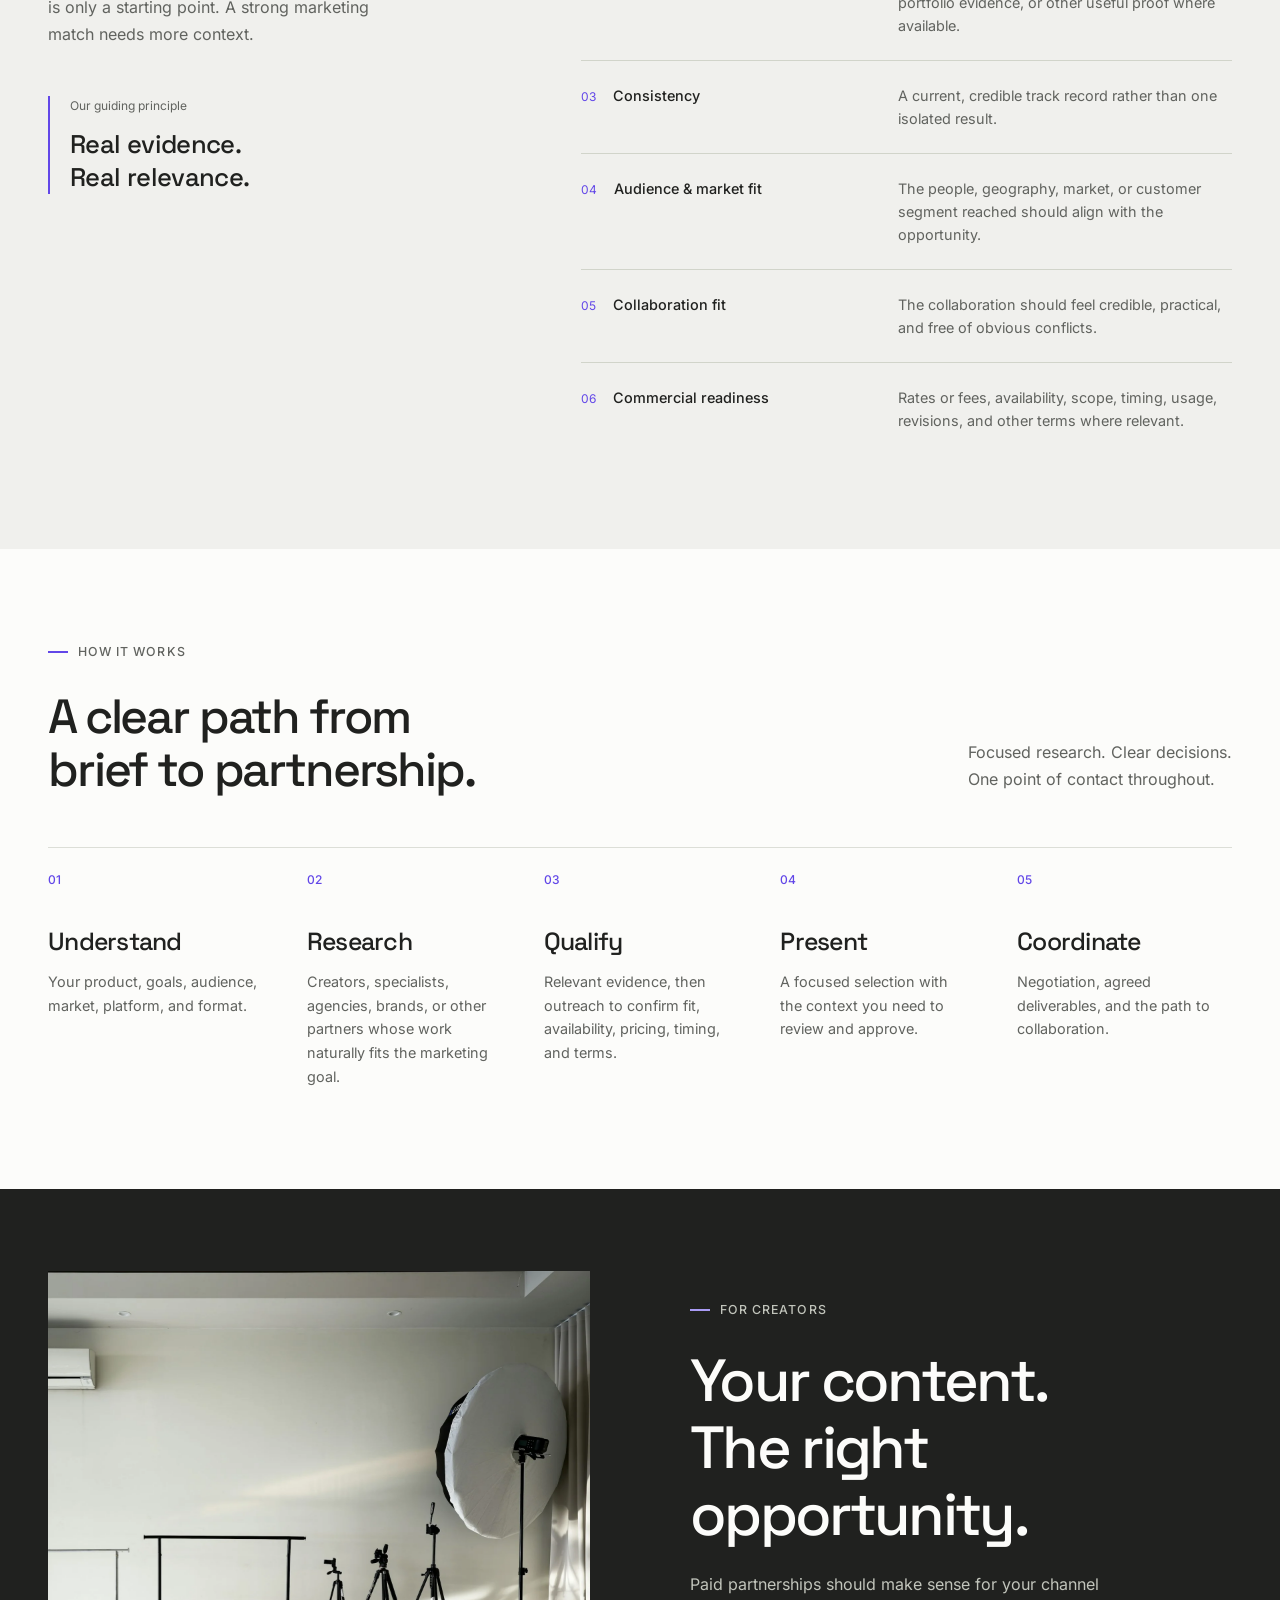
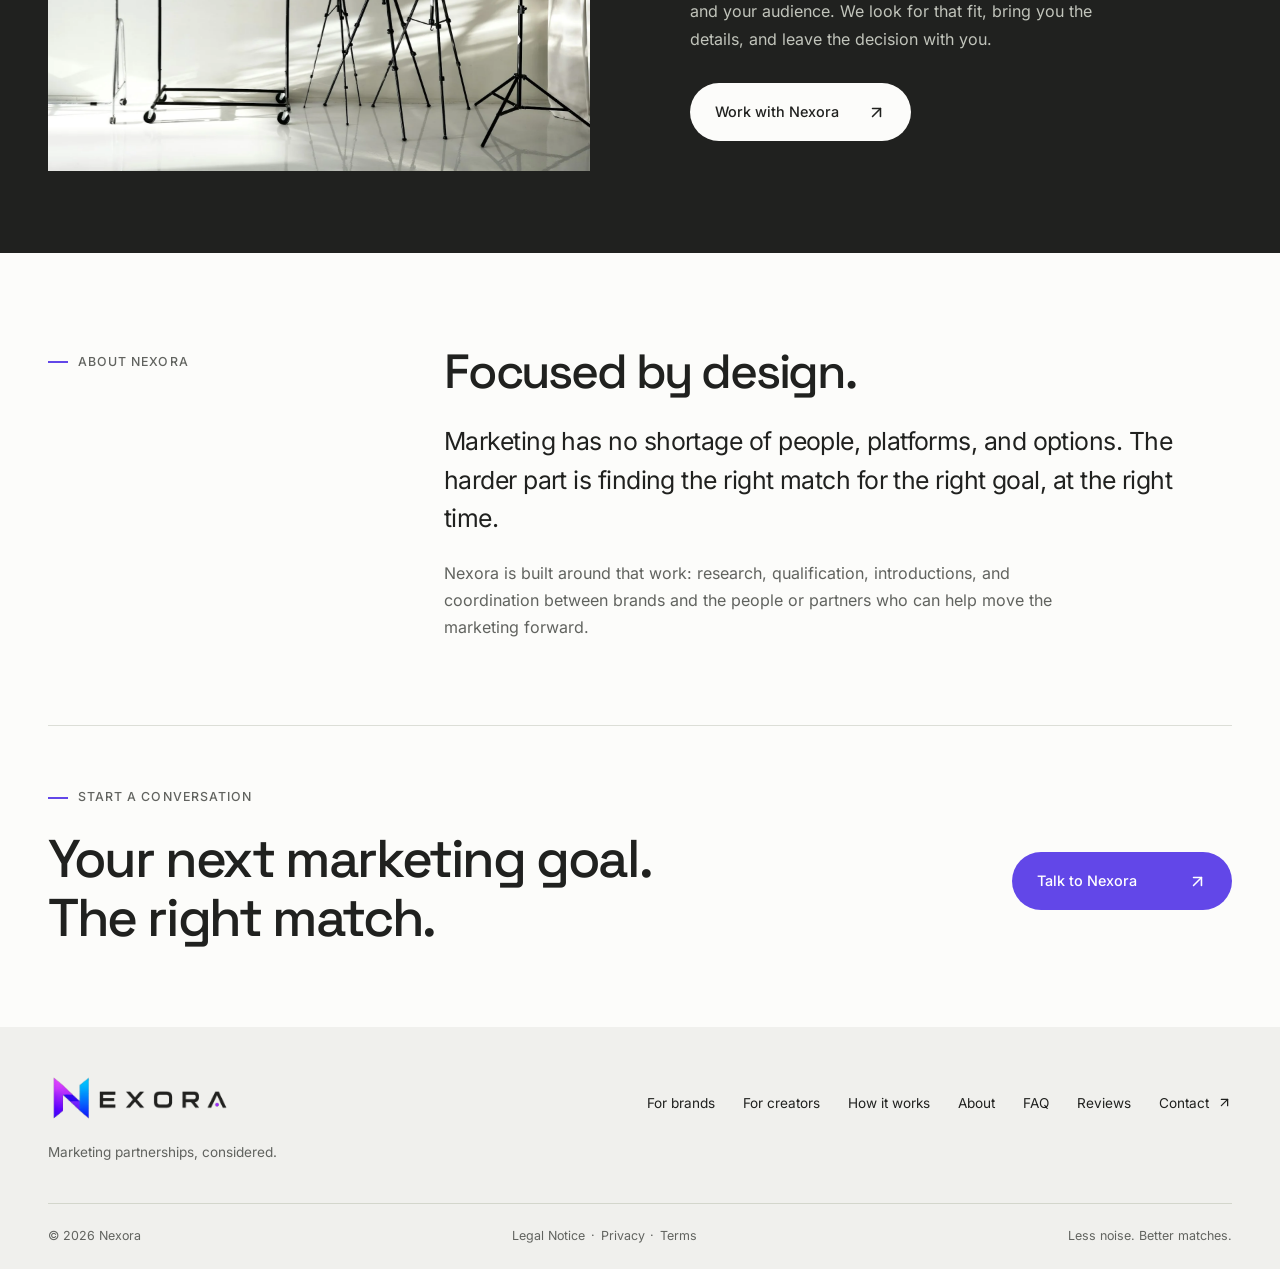
==== commit afa334be: "Fix stray newline text and restore head metadata" ====
--- a/index.html
+++ b/index.html
@@ -12,10 +12,14 @@
 <meta property="og:site_name" content="Nexora">
 <meta property="og:url" content="https://nexora-website-gamma.vercel.app/">
 <meta property="og:title" content="Nexora — Marketing Partnerships">
-<meta property="og:description" content="Nexora helps brands find and coordinate the right creators, specialists, and marketing partners through focused research, clear commercial details, and hands-on campaign support.">\n<meta property="og:image" content="https://nexora-website-gamma.vercel.app/social-card.svg">\n<meta property="og:image:alt" content="Nexora — Less noise. Better matches.">
+<meta property="og:description" content="Nexora helps brands find and coordinate the right creators, specialists, and marketing partners through focused research, clear commercial details, and hands-on campaign support.">
+<meta property="og:image" content="https://nexora-website-gamma.vercel.app/social-card.svg">
+<meta property="og:image:alt" content="Nexora — Less noise. Better matches.">
 <meta name="twitter:card" content="summary_large_image">
 <meta name="twitter:title" content="Nexora — Marketing Partnerships">
-<meta name="twitter:description" content="Nexora helps brands find and coordinate the right creators, specialists, and marketing partners through focused research, clear commercial details, and hands-on campaign support.">\n<meta name="twitter:image" content="https://nexora-website-gamma.vercel.app/social-card.svg">\n<meta name="twitter:image:alt" content="Nexora — Less noise. Better matches.">
+<meta name="twitter:description" content="Nexora helps brands find and coordinate the right creators, specialists, and marketing partners through focused research, clear commercial details, and hands-on campaign support.">
+<meta name="twitter:image" content="https://nexora-website-gamma.vercel.app/social-card.svg">
+<meta name="twitter:image:alt" content="Nexora — Less noise. Better matches.">
 <script type="application/ld+json">
 {
   "@context": "https://schema.org",
@@ -40,7 +44,9 @@
   ]
 }
 </script>
-<link rel="icon" href="/icon.svg" type="image/svg+xml">\n<link rel="apple-touch-icon" href="/icon.svg">\n<link rel="manifest" href="/site.webmanifest">
+<link rel="icon" href="/icon.svg" type="image/svg+xml">
+<link rel="apple-touch-icon" href="/icon.svg">
+<link rel="manifest" href="/site.webmanifest">
 <link rel="stylesheet" href="/assets/site.css">
 
 
@@ -57,27 +63,27 @@
 <body>
 <noscript><link rel="stylesheet" href="/assets/noscript.css"><p>Please enable JavaScript to use the enquiry forms. You can still read all pages below.</p></noscript>
 <a class="skip-link" href="#main-content">Skip to content</a><header class="site-header"><div class="container header-inner">
-    <a href="#home" class="wordmark" aria-label="Nexora home"><img src="[data-uri]" alt="Nexora"></a>
-    <nav class="desktop-nav" aria-label="Main navigation"><a href="#for-brands">For brands</a>
-<a href="#for-creators">For creators</a>
-<a href="#how-it-works">How it works</a>
-<a href="#about">About</a>
-<a href="#faq">FAQ</a>
-<a href="#review-us">Reviews</a></nav>
-    <a class="header-cta" href="#contact">Work with Nexora <svg xmlns="http://www.w3.org/2000/svg" width="24" height="24" viewBox="0 0 24 24" fill="none" stroke="currentColor" stroke-width="2" stroke-linecap="round" stroke-linejoin="round" class="lucide lucide-arrow-up-right" aria-hidden="true"><path d="M7 7h10v10"></path><path d="M7 17 17 7"></path></svg></a>
+    <a href="/" class="wordmark" aria-label="Nexora home"><img src="[data-uri]" alt="Nexora"></a>
+    <nav class="desktop-nav" aria-label="Main navigation"><a href="/brands/">For brands</a>
+<a href="/creators/">For creators</a>
+<a href="/#how-it-works">How it works</a>
+<a href="/#about">About</a>
+<a href="/faq/">FAQ</a>
+<a href="/reviews/">Reviews</a></nav>
+    <a class="header-cta" href="/contact/">Work with Nexora <svg xmlns="http://www.w3.org/2000/svg" width="24" height="24" viewBox="0 0 24 24" fill="none" stroke="currentColor" stroke-width="2" stroke-linecap="round" stroke-linejoin="round" class="lucide lucide-arrow-up-right" aria-hidden="true"><path d="M7 7h10v10"></path><path d="M7 17 17 7"></path></svg></a>
     <button type="button" class="menu-trigger" aria-label="Open navigation" aria-haspopup="dialog" aria-controls="mobile-navigation" aria-expanded="false"><svg xmlns="http://www.w3.org/2000/svg" width="24" height="24" viewBox="0 0 24 24" fill="none" stroke="currentColor" stroke-width="2" stroke-linecap="round" stroke-linejoin="round" class="lucide lucide-menu" aria-hidden="true"><path d="M4 5h16"></path><path d="M4 12h16"></path><path d="M4 19h16"></path></svg></button>
   </div></header>
   <dialog id="mobile-navigation" class="mobile-menu" aria-labelledby="mobile-menu-title" aria-describedby="mobile-menu-description">
     <div class="mobile-menu-header"><h2 class="wordmark" id="mobile-menu-title"><img src="[data-uri]" alt="Nexora"></h2><button type="button" class="menu-close" aria-label="Close navigation"><svg xmlns="http://www.w3.org/2000/svg" width="24" height="24" viewBox="0 0 24 24" fill="none" stroke="currentColor" stroke-width="2" stroke-linecap="round" stroke-linejoin="round" class="lucide lucide-x" aria-hidden="true"><path d="M18 6 6 18"></path><path d="m6 6 12 12"></path></svg></button></div>
     <p class="small-label" id="mobile-menu-description">Marketing partnerships, considered.</p>
-    <nav aria-label="Mobile navigation"><a href="#home">Home</a><a href="#for-brands">For brands</a>
-<a href="#for-creators">For creators</a>
-<a href="#how-it-works">How it works</a>
-<a href="#about">About</a><a href="#faq">FAQ</a><a href="#review-us">Reviews</a><a href="#contact">Contact <svg xmlns="http://www.w3.org/2000/svg" width="24" height="24" viewBox="0 0 24 24" fill="none" stroke="currentColor" stroke-width="2" stroke-linecap="round" stroke-linejoin="round" class="lucide lucide-arrow-up-right" aria-hidden="true"><path d="M7 7h10v10"></path><path d="M7 17 17 7"></path></svg></a></nav>
+    <nav aria-label="Mobile navigation"><a href="/">Home</a><a href="/brands/">For brands</a>
+<a href="/creators/">For creators</a>
+<a href="/#how-it-works">How it works</a>
+<a href="/#about">About</a><a href="/faq/">FAQ</a><a href="/reviews/">Reviews</a><a href="/contact/">Contact <svg xmlns="http://www.w3.org/2000/svg" width="24" height="24" viewBox="0 0 24 24" fill="none" stroke="currentColor" stroke-width="2" stroke-linecap="round" stroke-linejoin="round" class="lucide lucide-arrow-up-right" aria-hidden="true"><path d="M7 7h10v10"></path><path d="M7 17 17 7"></path></svg></a></nav>
     <p class="mobile-menu-note">Less noise.<br>Better matches.</p>
-  </dialog><main id="main-content" tabindex="-1"><div id="home" data-page="home"><section class="home-hero container" aria-labelledby="home-title"><div class="hero-copy"><p class="eyebrow"><span aria-hidden="true"></span>Marketing matchmaking agency</p><h1 id="home-title">Less noise.<br/>Better<br/><span class="accent-text">matches.</span></h1><p class="hero-description">Tell us what you want to market. Nexora finds the right creators, specialists, brands, agencies, or partners for the opportunity — then helps coordinate the collaboration.</p><div class="actions"><a class="action-link action-primary" href="#for-brands">Find the right partner<svg xmlns="http://www.w3.org/2000/svg" width="24" height="24" viewBox="0 0 24 24" fill="none" stroke="currentColor" stroke-width="2" stroke-linecap="round" stroke-linejoin="round" class="lucide lucide-arrow-up-right" aria-hidden="true"><path d="M7 7h10v10"></path><path d="M7 17 17 7"></path></svg></a><a class="text-link" href="#for-creators">I’m a creator <svg xmlns="http://www.w3.org/2000/svg" width="24" height="24" viewBox="0 0 24 24" fill="none" stroke="currentColor" stroke-width="2" stroke-linecap="round" stroke-linejoin="round" class="lucide lucide-arrow-up-right" aria-hidden="true"><path d="M7 7h10v10"></path><path d="M7 17 17 7"></path></svg></a></div><a class="hero-scroll" href="#our-approach"><svg xmlns="http://www.w3.org/2000/svg" width="24" height="24" viewBox="0 0 24 24" fill="none" stroke="currentColor" stroke-width="2" stroke-linecap="round" stroke-linejoin="round" class="lucide lucide-arrow-down" aria-hidden="true"><path d="M12 5v14"></path><path d="m19 12-7 7-7-7"></path></svg> A closer look at our approach</a></div><div class="hero-visual"><div class="studio-photo hero-photo"><img src="[data-uri]" alt="Studio lights set up for a content production" width="1200" height="1500" loading="eager" fetchPriority="high" decoding="async"/></div><div class="photo-caption"><span>Good partnerships start with the content.</span><span class="caption-index">N / 01</span></div></div></section><section class="intro-section section-space container" id="our-approach"><p class="eyebrow"><span aria-hidden="true"></span>Why Nexora</p><div class="intro-main"><h2>Better matches<br/>beat bigger lists.</h2><div class="intro-copy"><p>Finding people is easy. Finding the right person or partner for a specific marketing goal takes a closer look.</p><p>We research the fit, check the relevant evidence, and confirm the commercial details. You get a focused selection you can actually evaluate.</p><a class="text-link" href="#for-brands">What we do for brands <svg xmlns="http://www.w3.org/2000/svg" width="24" height="24" viewBox="0 0 24 24" fill="none" stroke="currentColor" stroke-width="2" stroke-linecap="round" stroke-linejoin="round" class="lucide lucide-arrow-up-right" aria-hidden="true"><path d="M7 7h10v10"></path><path d="M7 17 17 7"></path></svg></a></div></div></section><section class="qualification-section" aria-labelledby="qualification-title"><div class="container qualification-layout"><div class="qualification-intro"><p class="eyebrow"><span aria-hidden="true"></span>Our standard</p><h2 id="qualification-title">Look beyond<br/>the surface.</h2><p>A name, audience, portfolio, or follower count is only a starting point. A strong marketing match needs more context.</p><div class="principle-note"><span>Our guiding principle</span><strong>Real evidence.<br/>Real relevance.</strong></div></div><div data-slot="table-container" class="relative w-full overflow-x-auto"><table data-slot="table" class="w-full caption-bottom text-sm qualification-table"><caption class="sr-only">How Nexora evaluates a person or partner for a marketing opportunity</caption><thead data-slot="table-header" class="[&amp;_tr]:border-b"><tr data-slot="table-row" class="border-b transition-colors hover:bg-muted/50 has-aria-expanded:bg-muted/50 data-[state=selected]:bg-muted"><th data-slot="table-head" class="h-10 px-2 text-left align-middle font-medium whitespace-nowrap text-foreground [&amp;:has([role=checkbox])]:pr-0 [&amp;&gt;[role=checkbox]]:translate-y-[2px]">What we look at</th><th data-slot="table-head" class="h-10 px-2 text-left align-middle font-medium whitespace-nowrap text-foreground [&amp;:has([role=checkbox])]:pr-0 [&amp;&gt;[role=checkbox]]:translate-y-[2px]">What matters</th></tr></thead><tbody data-slot="table-body" class="[&amp;_tr:last-child]:border-0"><tr data-slot="table-row" class="border-b transition-colors hover:bg-muted/50 has-aria-expanded:bg-muted/50 data-[state=selected]:bg-muted"><td data-slot="table-cell" class="p-2 align-middle whitespace-nowrap [&amp;:has([role=checkbox])]:pr-0 [&amp;&gt;[role=checkbox]]:translate-y-[2px]"><span class="row-number">01</span><strong>Relevance</strong></td><td data-slot="table-cell" class="p-2 align-middle whitespace-nowrap [&amp;:has([role=checkbox])]:pr-0 [&amp;&gt;[role=checkbox]]:translate-y-[2px]">Their audience, expertise, style, service, or platform should make sense for the marketing goal.</td></tr><tr data-slot="table-row" class="border-b transition-colors hover:bg-muted/50 has-aria-expanded:bg-muted/50 data-[state=selected]:bg-muted"><td data-slot="table-cell" class="p-2 align-middle whitespace-nowrap [&amp;:has([role=checkbox])]:pr-0 [&amp;&gt;[role=checkbox]]:translate-y-[2px]"><span class="row-number">02</span><strong>Relevant evidence</strong></td><td data-slot="table-cell" class="p-2 align-middle whitespace-nowrap [&amp;:has([role=checkbox])]:pr-0 [&amp;&gt;[role=checkbox]]:translate-y-[2px]">Recent work, performance, audience signals, portfolio evidence, or other useful proof where available.</td></tr><tr data-slot="table-row" class="border-b transition-colors hover:bg-muted/50 has-aria-expanded:bg-muted/50 data-[state=selected]:bg-muted"><td data-slot="table-cell" class="p-2 align-middle whitespace-nowrap [&amp;:has([role=checkbox])]:pr-0 [&amp;&gt;[role=checkbox]]:translate-y-[2px]"><span class="row-number">03</span><strong>Consistency</strong></td><td data-slot="table-cell" class="p-2 align-middle whitespace-nowrap [&amp;:has([role=checkbox])]:pr-0 [&amp;&gt;[role=checkbox]]:translate-y-[2px]">A current, credible track record rather than one isolated result.</td></tr><tr data-slot="table-row" class="border-b transition-colors hover:bg-muted/50 has-aria-expanded:bg-muted/50 data-[state=selected]:bg-muted"><td data-slot="table-cell" class="p-2 align-middle whitespace-nowrap [&amp;:has([role=checkbox])]:pr-0 [&amp;&gt;[role=checkbox]]:translate-y-[2px]"><span class="row-number">04</span><strong>Audience &amp; market fit</strong></td><td data-slot="table-cell" class="p-2 align-middle whitespace-nowrap [&amp;:has([role=checkbox])]:pr-0 [&amp;&gt;[role=checkbox]]:translate-y-[2px]">The people, geography, market, or customer segment reached should align with the opportunity.</td></tr><tr data-slot="table-row" class="border-b transition-colors hover:bg-muted/50 has-aria-expanded:bg-muted/50 data-[state=selected]:bg-muted"><td data-slot="table-cell" class="p-2 align-middle whitespace-nowrap [&amp;:has([role=checkbox])]:pr-0 [&amp;&gt;[role=checkbox]]:translate-y-[2px]"><span class="row-number">05</span><strong>Collaboration fit</strong></td><td data-slot="table-cell" class="p-2 align-middle whitespace-nowrap [&amp;:has([role=checkbox])]:pr-0 [&amp;&gt;[role=checkbox]]:translate-y-[2px]">The collaboration should feel credible, practical, and free of obvious conflicts.</td></tr><tr data-slot="table-row" class="border-b transition-colors hover:bg-muted/50 has-aria-expanded:bg-muted/50 data-[state=selected]:bg-muted"><td data-slot="table-cell" class="p-2 align-middle whitespace-nowrap [&amp;:has([role=checkbox])]:pr-0 [&amp;&gt;[role=checkbox]]:translate-y-[2px]"><span class="row-number">06</span><strong>Commercial readiness</strong></td><td data-slot="table-cell" class="p-2 align-middle whitespace-nowrap [&amp;:has([role=checkbox])]:pr-0 [&amp;&gt;[role=checkbox]]:translate-y-[2px]">Rates or fees, availability, scope, timing, usage, revisions, and other terms where relevant.</td></tr></tbody></table></div></div></section><section class="section-space container" id="how-it-works"><div class="section-heading"><div><p class="eyebrow"><span aria-hidden="true"></span>How it works</p><h2>A clear path from<br/>brief to partnership.</h2></div><p>Focused research. Clear decisions.<br/>One point of contact throughout.</p></div><ol class="process-list"><li><span class="step-number">01</span><div><h3>Understand</h3><p>Your product, goals, audience, market, platform, and format.</p></div></li><li><span class="step-number">02</span><div><h3>Research</h3><p>Creators, specialists, agencies, brands, or other partners whose work naturally fits the marketing goal.</p></div></li><li><span class="step-number">03</span><div><h3>Qualify</h3><p>Relevant evidence, then outreach to confirm fit, availability, pricing, timing, and terms.</p></div></li><li><span class="step-number">04</span><div><h3>Present</h3><p>A focused selection with the context you need to review and approve.</p></div></li><li><span class="step-number">05</span><div><h3>Coordinate</h3><p>Negotiation, agreed deliverables, and the path to collaboration.</p></div></li></ol></section><section class="creator-feature"><div class="container creator-feature-layout"><div class="studio-photo creator-feature-photo"><img src="[data-uri]